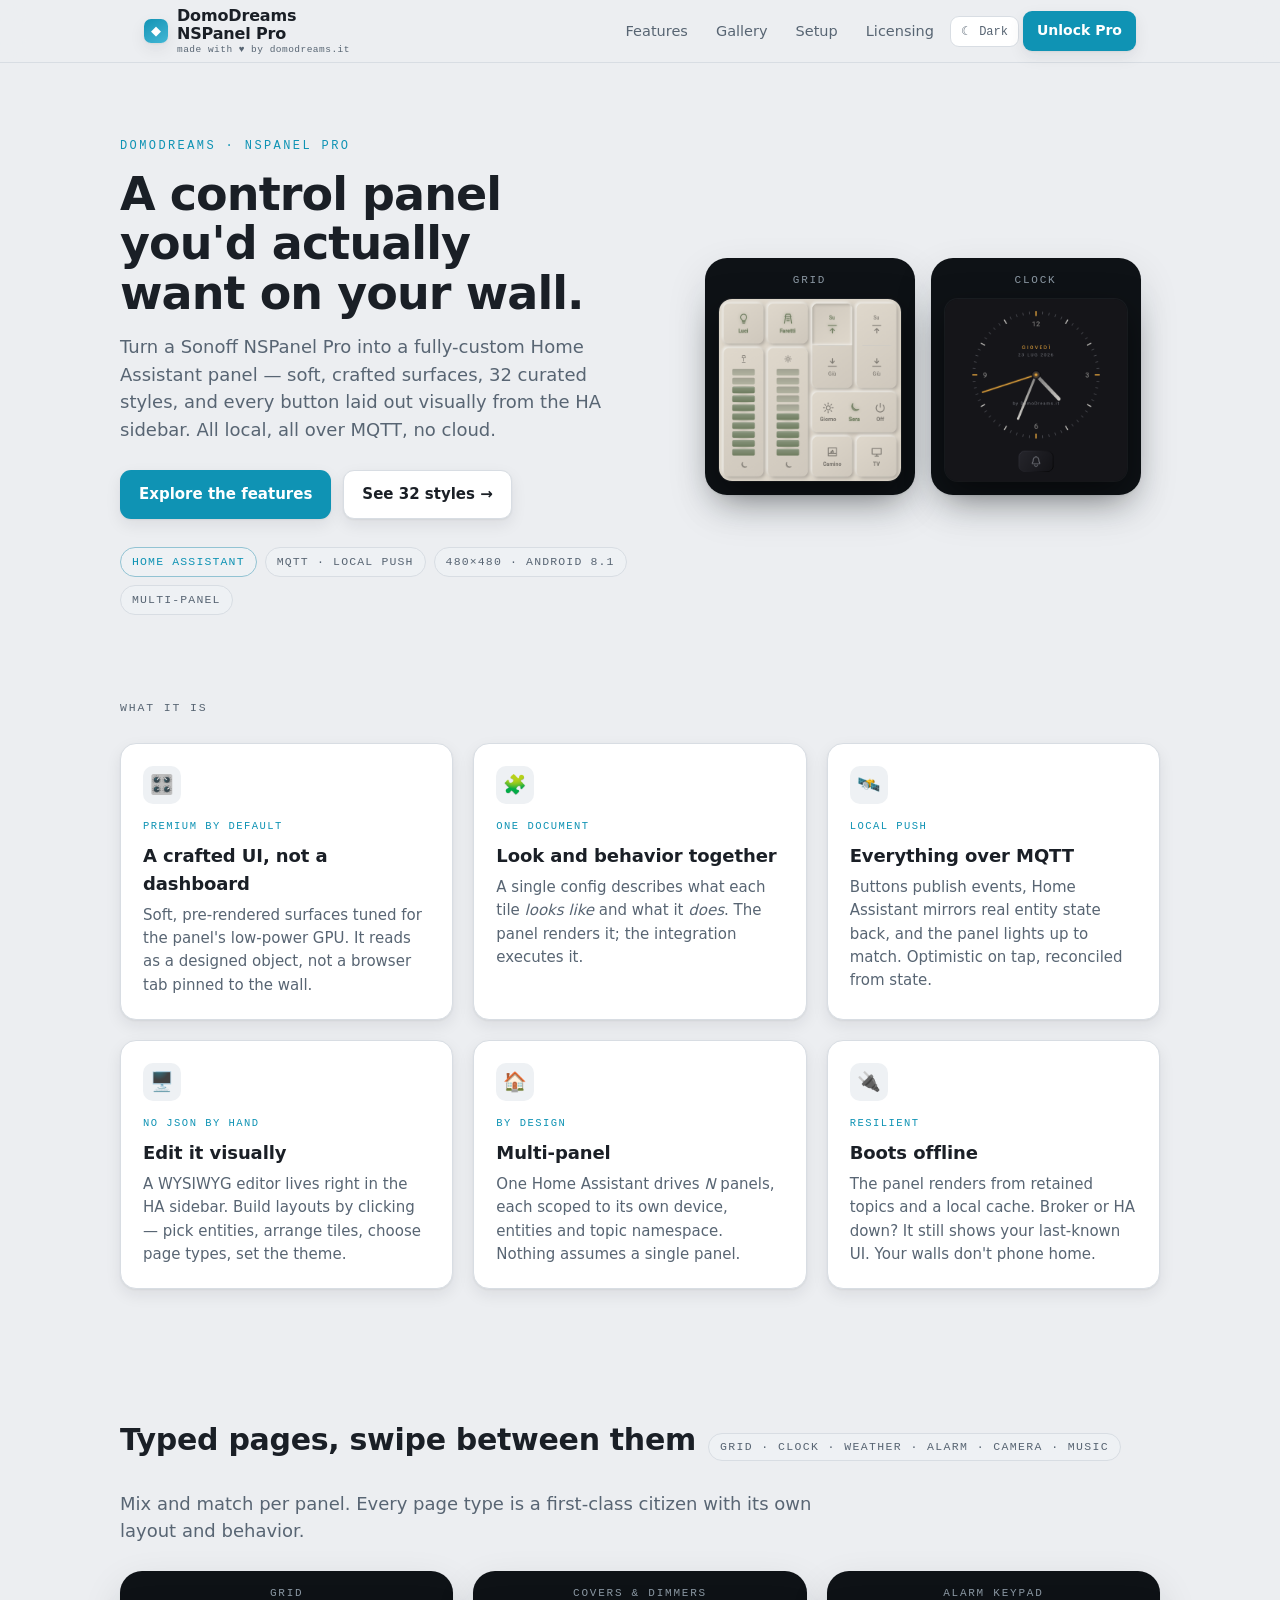
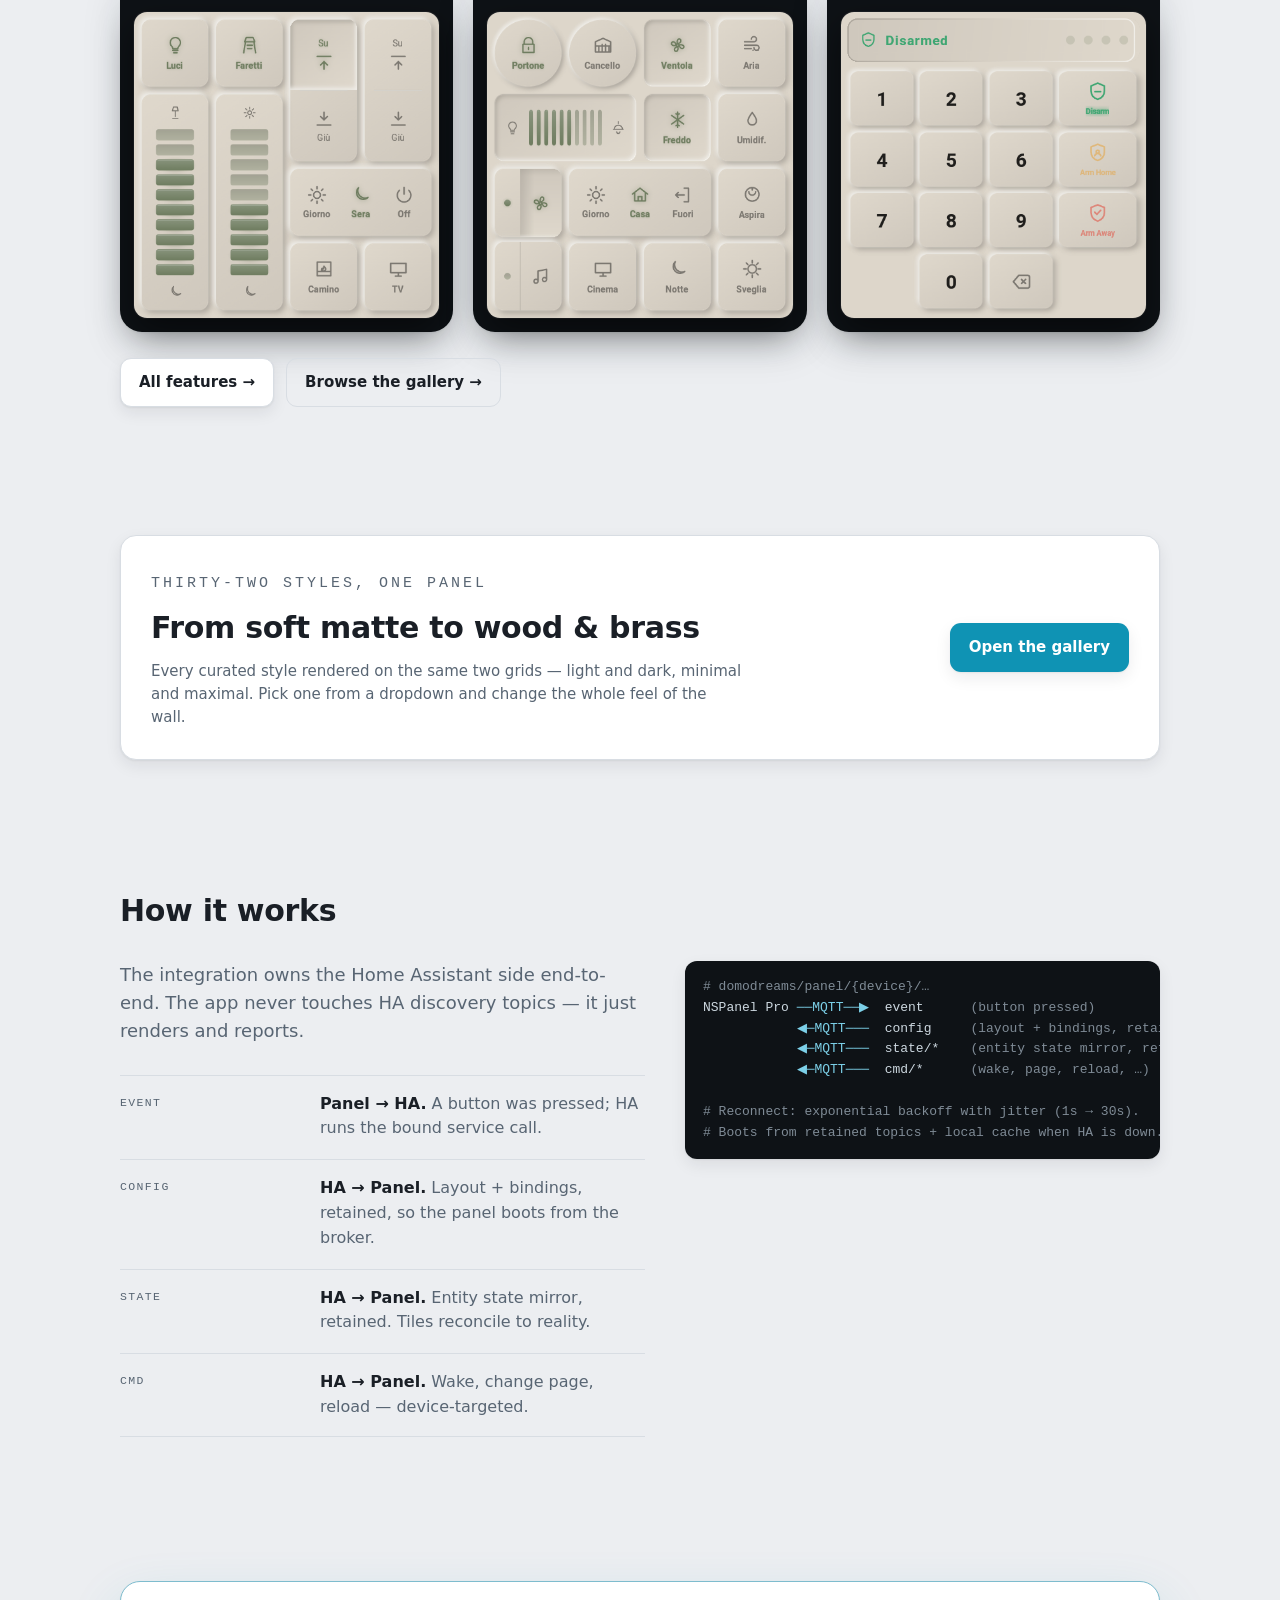
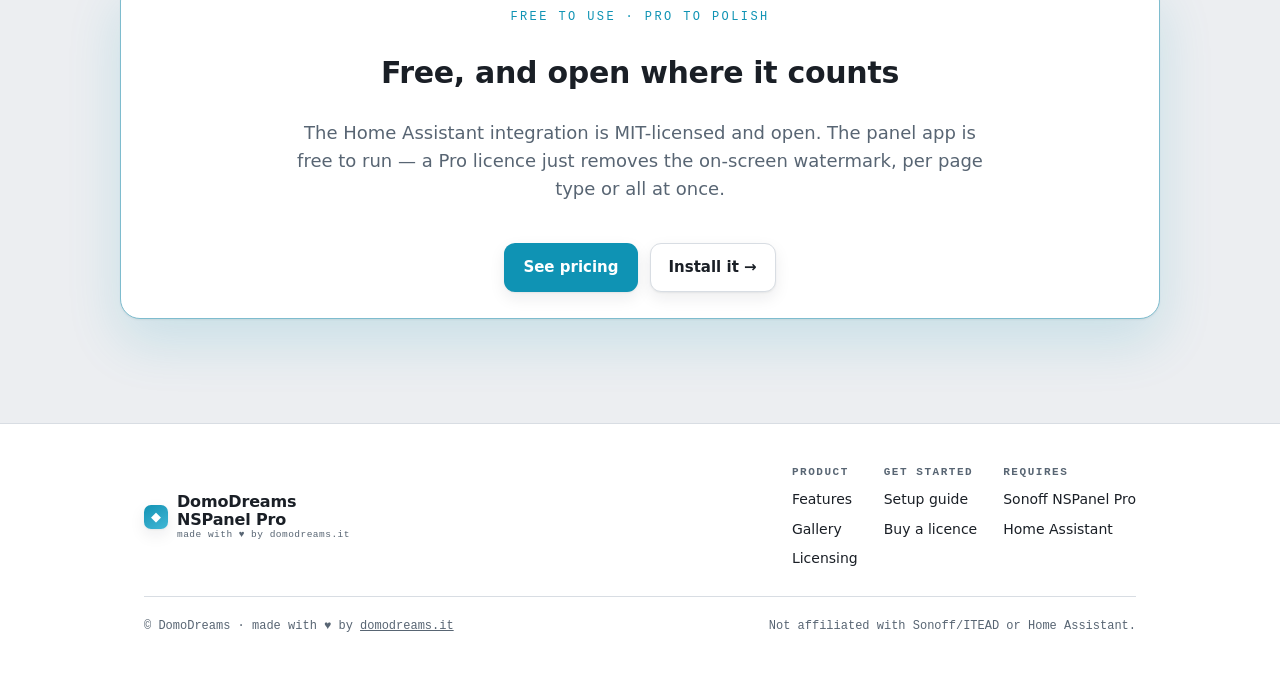
==== site/index.html @ 081d9b8d "site: add marketing site + Theme Studio (static)" ====
<!doctype html>
<html lang="en">
<head>
<meta charset="utf-8">
<meta name="viewport" content="width=device-width, initial-scale=1">
<title>DomoDreams NSPanel Pro — a control panel you'd want on your wall</title>
<meta name="description" content="Turn a Sonoff NSPanel Pro into a gorgeous, fully-custom Home Assistant control panel. Curated styles, 32 of them, driven over MQTT, configured from a visual editor in the HA sidebar.">
<link rel="icon" href="data:image/svg+xml,%3Csvg xmlns='http://www.w3.org/2000/svg' viewBox='0 0 32 32'%3E%3Crect width='32' height='32' rx='8' fill='%230f93b4'/%3E%3Ctext x='16' y='22' font-size='18' text-anchor='middle' fill='white' font-family='sans-serif'%3E%E2%97%86%3C/text%3E%3C/svg%3E">
<link rel="stylesheet" href="assets/style.css">
</head>
<body>

<header class="site-header">
  <div class="wrap">
    <a class="logo" href="index.html"><span class="logo-mark">◆</span>
      <span class="logo-text">DomoDreams <b>NSPanel Pro</b><small class="payoff">made with ♥ by domodreams.it</small></span></a>
    <nav class="site-nav">
      <a href="features.html">Features</a>
      <a href="gallery.html">Gallery</a>
      <a href="setup.html">Setup</a>
      <a href="licensing.html">Licensing</a>
      <button id="themeBtn" type="button" aria-label="Toggle color theme">☾ Dark</button>
      <a class="btn btn-primary btn-sm" href="licensing.html#buy">Unlock Pro</a>
    </nav>
  </div>
</header>

<main>
  <!-- HERO -->
  <section class="wrap hero">
    <div class="hero-grid">
      <div>
        <p class="brand">DomoDreams · NSPanel Pro</p>
        <h1>A control panel you'd actually want on your wall.</h1>
        <p class="lede">Turn a Sonoff NSPanel Pro into a fully-custom Home Assistant
          panel — soft, crafted surfaces, 32 curated styles, and every button laid out
          visually from the HA sidebar. All local, all over MQTT, no cloud.</p>
        <div class="btn-row">
          <a class="btn btn-primary" href="features.html">Explore the features</a>
          <a class="btn" href="gallery.html">See 32 styles →</a>
        </div>
        <div class="chips pad-top">
          <span class="chip accent">Home Assistant</span>
          <span class="chip">MQTT · local push</span>
          <span class="chip">480×480 · Android 8.1</span>
          <span class="chip">Multi-panel</span>
        </div>
      </div>
      <div class="hero-shots">
        <figure class="device"><figcaption>Grid</figcaption>
          <img src="assets/img/grid.png" alt="Control grid on the panel" loading="eager" width="480" height="480"></figure>
        <figure class="device"><figcaption>Clock</figcaption>
          <img src="assets/img/clock.png" alt="Themeable clock face" width="480" height="480"></figure>
      </div>
    </div>
  </section>

  <!-- WHAT IT IS -->
  <section class="wrap section">
    <div class="sec-head">
      <p class="eyebrow" style="margin:0">What it is</p>
    </div>
    <div class="grid cols-3">
      <div class="card">
        <div class="ico">🎛️</div>
        <p class="klabel">Premium by default</p>
        <h3>A crafted UI, not a dashboard</h3>
        <p>Soft, pre-rendered surfaces tuned for the panel's low-power GPU. It reads
          as a designed object, not a browser tab pinned to the wall.</p>
      </div>
      <div class="card">
        <div class="ico">🧩</div>
        <p class="klabel">One document</p>
        <h3>Look and behavior together</h3>
        <p>A single config describes what each tile <em>looks like</em> and what it
          <em>does</em>. The panel renders it; the integration executes it.</p>
      </div>
      <div class="card">
        <div class="ico">🛰️</div>
        <p class="klabel">Local push</p>
        <h3>Everything over MQTT</h3>
        <p>Buttons publish events, Home Assistant mirrors real entity state back, and
          the panel lights up to match. Optimistic on tap, reconciled from state.</p>
      </div>
      <div class="card">
        <div class="ico">🖥️</div>
        <p class="klabel">No JSON by hand</p>
        <h3>Edit it visually</h3>
        <p>A WYSIWYG editor lives right in the HA sidebar. Build layouts by clicking —
          pick entities, arrange tiles, choose page types, set the theme.</p>
      </div>
      <div class="card">
        <div class="ico">🏠</div>
        <p class="klabel">By design</p>
        <h3>Multi-panel</h3>
        <p>One Home Assistant drives <em>N</em> panels, each scoped to its own device,
          entities and topic namespace. Nothing assumes a single panel.</p>
      </div>
      <div class="card">
        <div class="ico">🔌</div>
        <p class="klabel">Resilient</p>
        <h3>Boots offline</h3>
        <p>The panel renders from retained topics and a local cache. Broker or HA
          down? It still shows your last-known UI. Your walls don't phone home.</p>
      </div>
    </div>
  </section>

  <!-- PAGE TYPES -->
  <section class="wrap section">
    <div class="sec-head">
      <h2>Typed pages, swipe between them</h2>
      <span class="tone">grid · clock · weather · alarm · camera · music</span>
    </div>
    <p class="lede" style="margin-bottom:26px">Mix and match per panel. Every page type
      is a first-class citizen with its own layout and behavior.</p>
    <div class="grid cols-3">
      <figure class="device"><figcaption>Grid</figcaption>
        <img src="assets/img/grid.png" alt="Button grid" width="480" height="480"></figure>
      <figure class="device"><figcaption>Covers &amp; dimmers</figcaption>
        <img src="assets/img/covers.png" alt="Cover and dimmer controls" width="480" height="480"></figure>
      <figure class="device"><figcaption>Alarm keypad</figcaption>
        <img src="assets/img/alarm.png" alt="Alarmo keypad" width="480" height="480"></figure>
    </div>
    <div class="btn-row">
      <a class="btn" href="features.html">All features →</a>
      <a class="btn btn-ghost" href="gallery.html">Browse the gallery →</a>
    </div>
  </section>

  <!-- THEMES TEASER -->
  <section class="wrap section">
    <div class="card" style="display:grid; grid-template-columns:1fr auto; gap:24px; align-items:center; padding:30px">
      <div>
        <p class="brand" style="margin-bottom:10px">Thirty-two styles, one panel</p>
        <h2 style="margin-bottom:8px">From soft matte to wood &amp; brass</h2>
        <p class="lede">Every curated style rendered on the same two grids — light
          and dark, minimal and maximal. Pick one from a dropdown and change the whole
          feel of the wall.</p>
      </div>
      <a class="btn btn-primary" href="gallery.html">Open the gallery</a>
    </div>
  </section>

  <!-- HOW IT WORKS -->
  <section class="wrap section">
    <div class="sec-head"><h2>How it works</h2></div>
    <div class="hero-grid" style="align-items:start">
      <div class="stack">
        <p class="lede">The integration owns the Home Assistant side end-to-end. The
          app never touches HA discovery topics — it just renders and reports.</p>
        <dl class="deflist">
          <div class="row"><dt>event</dt><dd><b>Panel → HA.</b> <span>A button was pressed; HA runs the bound service call.</span></dd></div>
          <div class="row"><dt>config</dt><dd><b>HA → Panel.</b> <span>Layout + bindings, retained, so the panel boots from the broker.</span></dd></div>
          <div class="row"><dt>state</dt><dd><b>HA → Panel.</b> <span>Entity state mirror, retained. Tiles reconcile to reality.</span></dd></div>
          <div class="row"><dt>cmd</dt><dd><b>HA → Panel.</b> <span>Wake, change page, reload — device-targeted.</span></dd></div>
        </dl>
      </div>
      <pre class="code"><span class="c"># domodreams/panel/{device}/…</span>
NSPanel Pro <span class="k">──MQTT──▶</span>  event      <span class="c">(button pressed)</span>
            <span class="k">◀─MQTT───</span>  config     <span class="c">(layout + bindings, retained)</span>
            <span class="k">◀─MQTT───</span>  state/*    <span class="c">(entity state mirror, retained)</span>
            <span class="k">◀─MQTT───</span>  cmd/*      <span class="c">(wake, page, reload, …)</span>

<span class="c"># Reconnect: exponential backoff with jitter (1s → 30s).</span>
<span class="c"># Boots from retained topics + local cache when HA is down.</span></pre>
    </div>
  </section>

  <!-- CTA BAND -->
  <section class="wrap section">
    <div class="plan featured center" style="max-width:none">
      <p class="brand center" style="margin-bottom:10px">Free to use · Pro to polish</p>
      <h2 style="margin-bottom:8px">Free, and open where it counts</h2>
      <p class="lede center">The Home Assistant integration is MIT-licensed and open. The
        panel app is free to run — a Pro licence just removes the on-screen watermark,
        per page type or all at once.</p>
      <div class="btn-row center">
        <a class="btn btn-primary" href="licensing.html#buy">See pricing</a>
        <a class="btn" href="setup.html">Install it →</a>
      </div>
    </div>
  </section>
</main>

<footer class="site-footer">
  <div class="wrap">
    <div class="foot-top">
      <a class="logo" href="index.html"><span class="logo-mark">◆</span>
        <span class="logo-text">DomoDreams <b>NSPanel Pro</b><small class="payoff">made with ♥ by domodreams.it</small></span></a>
      <div class="foot-links">
        <div class="foot-col"><b>Product</b>
          <a href="features.html">Features</a>
          <a href="gallery.html">Gallery</a>
          <a href="licensing.html">Licensing</a>
        </div>
        <div class="foot-col"><b>Get started</b>
          <a href="setup.html">Setup guide</a>
          <a href="licensing.html#buy">Buy a licence</a>
        </div>
        <div class="foot-col"><b>Requires</b>
          <a href="https://sonoff.tech/product/central-control-panel/nspanel-pro/" target="_blank" rel="noopener">Sonoff NSPanel Pro</a>
          <a href="https://www.home-assistant.io/" target="_blank" rel="noopener">Home Assistant</a>
        </div>
      </div>
    </div>
    <div class="foot-bottom">
      <span>© DomoDreams · made with ♥ by <a href="https://domodreams.it" target="_blank" rel="noopener">domodreams.it</a></span>
      <span>Not affiliated with Sonoff/ITEAD or Home Assistant.</span>
    </div>
  </div>
</footer>

<script src="assets/site.js"></script>
</body>
</html>
---- site/assets/style.css ----
/* DomoDreams NSPanel Pro — promo site
   Design system lifted from the reference theme-gallery artifact:
   cool-gray canvas, teal accent, monospace eyebrow labels, soft shadows,
   dark device frames. Light + dark aware. */

:root{
  --bg:#eceef1; --card:#ffffff; --screen:#0e1216; --ink:#1a1f26; --soft:#586573;
  --line:#d8dde3; --accent:#0f93b4; --accent-ink:#ffffff; --chip:#eef1f4;
  --ok:#1f9d61; --warn:#c8871b;
  --shadow:0 1px 2px rgba(20,30,40,.06), 0 16px 40px rgba(20,30,40,.12);
  --shadow-sm:0 1px 2px rgba(20,30,40,.06), 0 6px 16px rgba(20,30,40,.08);
  --mono:ui-monospace,"SFMono-Regular","Cascadia Code",Menlo,Consolas,monospace;
  --sans:system-ui,-apple-system,"Segoe UI",Roboto,"Helvetica Neue",sans-serif;
  --maxw:1040px;
}
@media (prefers-color-scheme: dark){
  :root{ --bg:#0d1115; --card:#161c22; --screen:#04070a; --ink:#e7ecf1; --soft:#94a0ab;
    --line:#232a31; --accent:#3bb4d6; --accent-ink:#04121a; --chip:#1e252c;
    --ok:#43c987; --warn:#e2ab4e;
    --shadow:0 1px 2px rgba(0,0,0,.5), 0 18px 46px rgba(0,0,0,.42);
    --shadow-sm:0 1px 2px rgba(0,0,0,.4), 0 6px 16px rgba(0,0,0,.35); }
}
:root[data-theme="light"]{ --bg:#eceef1; --card:#ffffff; --screen:#0e1216; --ink:#1a1f26;
  --soft:#586573; --line:#d8dde3; --accent:#0f93b4; --accent-ink:#ffffff; --chip:#eef1f4;
  --ok:#1f9d61; --warn:#c8871b;
  --shadow:0 1px 2px rgba(20,30,40,.06), 0 16px 40px rgba(20,30,40,.12);
  --shadow-sm:0 1px 2px rgba(20,30,40,.06), 0 6px 16px rgba(20,30,40,.08); }
:root[data-theme="dark"]{ --bg:#0d1115; --card:#161c22; --screen:#04070a; --ink:#e7ecf1;
  --soft:#94a0ab; --line:#232a31; --accent:#3bb4d6; --accent-ink:#04121a; --chip:#1e252c;
  --ok:#43c987; --warn:#e2ab4e;
  --shadow:0 1px 2px rgba(0,0,0,.5), 0 18px 46px rgba(0,0,0,.42);
  --shadow-sm:0 1px 2px rgba(0,0,0,.4), 0 6px 16px rgba(0,0,0,.35); }

*{ box-sizing:border-box; }
html{ scroll-behavior:smooth; }
body{ margin:0; background:var(--bg); color:var(--ink); font-family:var(--sans);
  line-height:1.55; -webkit-font-smoothing:antialiased; }
img{ max-width:100%; }
a{ color:inherit; }

.wrap{ max-width:var(--maxw); margin:0 auto; padding:0 24px; }
.section{ padding:64px 0; }
.section-tight{ padding:40px 0; }

/* ---- eyebrow / headings ---- */
.brand{ font-family:var(--mono); font-size:12px; letter-spacing:.2em; text-transform:uppercase;
  color:var(--accent); margin:0 0 14px; }
h1{ font-size:clamp(30px,5vw,46px); margin:0 0 14px; letter-spacing:-.02em;
  font-weight:640; text-wrap:balance; line-height:1.08; }
h2{ font-size:clamp(23px,3vw,30px); margin:0 0 12px; letter-spacing:-.01em; font-weight:640;
  text-wrap:balance; }
h3{ font-size:18px; margin:0 0 6px; letter-spacing:-.005em; font-weight:620; }
.lede{ font-size:clamp(16px,2vw,18px); color:var(--soft); margin:0; max-width:62ch; }
.eyebrow{ font-family:var(--mono); font-size:11.5px; letter-spacing:.16em; text-transform:uppercase;
  color:var(--soft); margin:0 0 10px; }
.center{ text-align:center; }
.center .lede{ margin-inline:auto; }

/* ---- header / nav ---- */
.site-header{ position:sticky; top:0; z-index:50; background:color-mix(in srgb, var(--bg) 82%, transparent);
  backdrop-filter:saturate(140%) blur(12px); border-bottom:1px solid var(--line); }
.site-header .wrap{ display:flex; align-items:center; gap:18px; height:62px; }
.logo{ display:flex; align-items:center; gap:9px; text-decoration:none; color:var(--ink);
  font-weight:600; letter-spacing:-.01em; margin-right:auto; }
.logo-mark{ width:24px; height:24px; border-radius:7px; display:grid; place-items:center;
  background:linear-gradient(150deg,var(--accent),color-mix(in srgb,var(--accent) 55%, #7de3ff));
  color:var(--accent-ink); font-size:13px; box-shadow:var(--shadow-sm); }
.logo b{ font-weight:640; }
.logo-text{ display:inline-flex; flex-direction:column; line-height:1.12; }
.payoff{ font-family:var(--mono); font-size:9.5px; letter-spacing:.05em; color:var(--soft);
  font-weight:500; margin-top:2px; text-transform:none; }
.payoff a{ color:inherit; text-decoration:none; }
.payoff a:hover{ color:var(--accent); }
.site-nav{ display:flex; align-items:center; gap:4px; }
/* :not(.btn) so these link styles never override .btn/.btn-primary colors —
   ".site-nav a" (0,1,1) would otherwise out-specify ".btn-primary" (0,1,0). */
.site-nav a:not(.btn){ text-decoration:none; color:var(--soft); font-size:14.5px; font-weight:530;
  padding:8px 12px; border-radius:9px; }
.site-nav a:not(.btn):hover{ color:var(--ink); background:var(--chip); }
.site-nav a:not(.btn)[aria-current="page"]{ color:var(--ink); }
.nav-toggle,.menu-btn{ display:none; }
#themeBtn{ font-family:var(--mono); font-size:12px; border:1px solid var(--line); background:var(--card);
  color:var(--soft); border-radius:9px; padding:7px 10px; cursor:pointer; }
#themeBtn:hover{ color:var(--ink); }

/* ---- buttons ---- */
.btn{ display:inline-flex; align-items:center; gap:8px; font-family:var(--sans); font-size:15px;
  font-weight:560; text-decoration:none; border-radius:11px; padding:12px 18px; cursor:pointer;
  border:1px solid var(--line); background:var(--card); color:var(--ink); box-shadow:var(--shadow-sm);
  transition:transform .06s ease, box-shadow .12s ease; }
.btn:hover{ transform:translateY(-1px); }
.btn:active{ transform:translateY(0); }
.btn-primary{ background:var(--accent); border-color:transparent; color:var(--accent-ink); }
.btn-ghost{ background:transparent; box-shadow:none; }
.btn-sm{ padding:8px 13px; font-size:14px; border-radius:9px; }
.btn-block{ width:100%; justify-content:center; }
.btn-row{ display:flex; flex-wrap:wrap; gap:12px; margin-top:26px; }
.center .btn-row{ justify-content:center; }

/* ---- hero ---- */
.hero{ padding:74px 0 20px; }
.hero .lede{ margin-top:4px; }
.hero-grid{ display:grid; grid-template-columns:1.05fr .95fr; gap:40px; align-items:center; }
.hero-shots{ display:flex; gap:16px; justify-content:center; }
.hero-shots .device{ flex:1; max-width:210px; }

/* ---- device frame (from artifact) ---- */
.device{ background:var(--screen); border-radius:22px; padding:14px; box-shadow:var(--shadow); }
.device figcaption{ font-family:var(--mono); font-size:11px; letter-spacing:.16em; text-transform:uppercase;
  color:#8a97a2; text-align:center; margin:0 0 10px; }
.device img{ display:block; width:100%; height:auto; border-radius:13px; aspect-ratio:1/1; object-fit:cover;
  box-shadow:0 0 0 1px rgba(255,255,255,.05), 0 14px 34px rgba(0,0,0,.5); }
figure{ margin:0; }

/* ---- generic card grid ---- */
.grid{ display:grid; gap:20px; }
.cols-2{ grid-template-columns:repeat(2,1fr); }
.cols-3{ grid-template-columns:repeat(3,1fr); }
.card{ background:var(--card); border:1px solid var(--line); border-radius:16px; padding:22px;
  box-shadow:var(--shadow-sm); }
.card .ico{ width:38px; height:38px; border-radius:10px; display:grid; place-items:center; font-size:19px;
  background:var(--chip); margin-bottom:14px; }
.card p{ color:var(--soft); margin:6px 0 0; font-size:15px; }
.card .klabel{ font-family:var(--mono); font-size:10.5px; letter-spacing:.14em; text-transform:uppercase;
  color:var(--accent); margin:0 0 8px; }

/* ---- feature rows w/ mono labels ---- */
.deflist{ display:grid; gap:2px; }
.deflist .row{ display:grid; grid-template-columns:180px 1fr; gap:20px; padding:16px 0;
  border-top:1px solid var(--line); }
.deflist .row:last-child{ border-bottom:1px solid var(--line); }
.deflist dt{ font-family:var(--mono); font-size:11.5px; letter-spacing:.12em; text-transform:uppercase;
  color:var(--soft); margin:2px 0 0; }
.deflist dd{ margin:0; color:var(--ink); }
.deflist dd b{ font-weight:600; }
.deflist dd span{ color:var(--soft); }

/* ---- chips / badges ---- */
.chips{ display:flex; flex-wrap:wrap; gap:8px; }
.chip{ font-family:var(--mono); font-size:11.5px; text-transform:uppercase; letter-spacing:.1em;
  color:var(--soft); border:1px solid var(--line); background:var(--chip); border-radius:999px;
  padding:5px 11px; }
.chip.accent{ color:var(--accent); border-color:color-mix(in srgb,var(--accent) 35%, var(--line)); }
.badge{ display:inline-block; font-family:var(--mono); font-size:10.5px; letter-spacing:.12em;
  text-transform:uppercase; padding:3px 9px; border-radius:999px; background:var(--accent);
  color:var(--accent-ink); }

/* ---- section head ---- */
.sec-head{ display:flex; align-items:baseline; gap:12px; margin-bottom:26px; flex-wrap:wrap; }
.sec-head h2{ margin:0; }
.tone{ font-family:var(--mono); font-size:11.5px; text-transform:uppercase; letter-spacing:.12em;
  color:var(--soft); border:1px solid var(--line); background:var(--chip); border-radius:999px;
  padding:4px 11px; }

/* ---- pricing ---- */
.price-grid{ display:grid; grid-template-columns:1.15fr .85fr; gap:22px; align-items:start; }
.plan{ background:var(--card); border:1px solid var(--line); border-radius:20px; padding:26px;
  box-shadow:var(--shadow); }
.plan.featured{ border-color:color-mix(in srgb,var(--accent) 45%, var(--line));
  box-shadow:0 1px 2px rgba(20,30,40,.06), 0 22px 54px rgba(15,147,180,.16); position:relative; }
.plan .price{ display:flex; align-items:baseline; gap:6px; margin:6px 0 2px; }
.plan .price .amt{ font-size:40px; font-weight:660; letter-spacing:-.02em; }
.plan .price .per{ color:var(--soft); font-size:14px; }
.plan .sub{ color:var(--soft); font-size:14px; margin:0 0 18px; }
.feat{ list-style:none; padding:0; margin:0 0 20px; display:grid; gap:9px; }
.feat li{ display:flex; gap:10px; align-items:flex-start; font-size:14.5px; }
.feat li::before{ content:"✓"; color:var(--ok); font-weight:700; margin-top:1px; }
.feat li.no{ color:var(--soft); }
.feat li.no::before{ content:"—"; color:var(--soft); font-weight:600; }
.addon-grid{ display:grid; grid-template-columns:repeat(2,1fr); gap:12px; }
.addon{ display:flex; justify-content:space-between; align-items:center; gap:10px;
  border:1px solid var(--line); border-radius:12px; padding:13px 15px; background:var(--card); }
.addon .n{ font-weight:560; font-size:14.5px; }
.addon .p{ font-family:var(--mono); font-size:13px; color:var(--accent); white-space:nowrap; }
.note{ font-family:var(--mono); font-size:12.5px; color:var(--soft); }

/* ---- comparison table ---- */
.table{ width:100%; border-collapse:collapse; background:var(--card); border:1px solid var(--line);
  border-radius:14px; overflow:hidden; box-shadow:var(--shadow-sm); }
.table th,.table td{ text-align:left; padding:13px 16px; border-top:1px solid var(--line); font-size:14.5px; }
.table thead th{ border-top:0; font-family:var(--mono); font-size:11px; letter-spacing:.12em;
  text-transform:uppercase; color:var(--soft); font-weight:600; }
.table td.c,.table th.c{ text-align:center; }
.table .yes{ color:var(--ok); font-weight:700; }
.table .free{ color:var(--soft); }
.tscroll{ overflow-x:auto; }

/* ---- steps ---- */
.steps{ display:grid; gap:18px; counter-reset:step; }
.step{ display:grid; grid-template-columns:auto 1fr; gap:18px; align-items:start;
  background:var(--card); border:1px solid var(--line); border-radius:16px; padding:20px 22px;
  box-shadow:var(--shadow-sm); }
.step .num{ counter-increment:step; width:34px; height:34px; border-radius:10px; display:grid;
  place-items:center; background:var(--accent); color:var(--accent-ink); font-weight:660; font-size:15px; }
.step .num::before{ content:counter(step); }
.step p{ color:var(--soft); margin:6px 0 0; font-size:14.5px; }
.step code,.mono{ font-family:var(--mono); }

/* ---- callout ---- */
.callout{ border:1px solid var(--line); border-left:3px solid var(--accent); background:var(--card);
  border-radius:12px; padding:16px 18px; box-shadow:var(--shadow-sm); }
.callout p{ margin:0; color:var(--soft); font-size:14.5px; }
.callout strong{ color:var(--ink); }

/* ---- code ---- */
pre.code{ font-family:var(--mono); font-size:13px; background:var(--screen); color:#cdd8e0;
  border-radius:12px; padding:16px 18px; overflow-x:auto; margin:0; box-shadow:var(--shadow-sm);
  line-height:1.6; }
pre.code .c{ color:#7f8b96; }
pre.code .k{ color:#7cd0e8; }
code.inline{ font-family:var(--mono); font-size:.9em; background:var(--chip); padding:2px 6px;
  border-radius:6px; }

/* ---- gallery (theme switcher) ---- */
.controls{ display:flex; flex-wrap:wrap; gap:14px; align-items:flex-end; margin:6px 0 8px; }
.field{ position:relative; }
label.lbl{ display:block; font-family:var(--mono); font-size:11px; letter-spacing:.14em;
  text-transform:uppercase; color:var(--soft); margin:0 0 6px 2px; }
select{ appearance:none; font-family:var(--sans); font-size:16px; font-weight:560; color:var(--ink);
  background:var(--card); border:1px solid var(--line); border-radius:12px;
  padding:12px 44px 12px 15px; min-width:260px; cursor:pointer; box-shadow:var(--shadow-sm); }
select:focus{ outline:2px solid var(--accent); outline-offset:2px; }
.field::after{ content:"▾"; position:absolute; right:16px; bottom:12px; color:var(--soft);
  pointer-events:none; font-size:14px; }
.count{ font-family:var(--mono); font-size:12.5px; color:var(--soft); padding-bottom:12px; }
.screens{ display:grid; grid-template-columns:1fr 1fr; gap:22px; margin-top:6px; }

/* ---- gallery: featured + typed grids ---- */
.featured{ display:grid; grid-template-columns:1fr; gap:14px; }
.theme-grid{ display:grid; grid-template-columns:repeat(auto-fill, minmax(270px,1fr)); gap:18px; }
.theme-card{ background:var(--card); border:1px solid var(--line); border-radius:16px; padding:12px;
  box-shadow:var(--shadow-sm); cursor:pointer; transition:transform .07s ease, box-shadow .12s ease,
  border-color .12s ease; }
.theme-card:hover{ transform:translateY(-2px); }
.theme-card:focus-visible{ outline:2px solid var(--accent); outline-offset:2px; }
.theme-card.active{ border-color:var(--accent);
  box-shadow:0 0 0 2px color-mix(in srgb,var(--accent) 55%, transparent), var(--shadow-sm); }
.switcher{ display:grid; gap:14px; }
.switcher .screens{ margin-top:2px; }
.theme-pair{ display:grid; grid-template-columns:1fr 1fr; gap:8px; background:var(--screen);
  border-radius:12px; padding:8px; }
.theme-pair img{ width:100%; height:auto; aspect-ratio:1/1; object-fit:cover; border-radius:9px;
  display:block; box-shadow:0 0 0 1px rgba(255,255,255,.05), 0 6px 16px rgba(0,0,0,.35); }
.theme-card figcaption{ display:flex; align-items:center; justify-content:space-between; gap:10px;
  margin-top:11px; padding:0 2px; }
.theme-card .tname{ font-weight:570; font-size:14.5px; letter-spacing:-.005em; }
.theme-card .ttone{ font-family:var(--mono); font-size:10px; text-transform:uppercase; letter-spacing:.12em;
  color:var(--soft); border:1px solid var(--line); background:var(--chip); border-radius:999px; padding:3px 8px; }
.grid-caps{ display:flex; justify-content:space-between; font-family:var(--mono); font-size:10.5px;
  letter-spacing:.14em; text-transform:uppercase; color:#8a97a2; padding:2px 6px 10px; }

/* ---- setup walkthrough ---- */
.wrap-narrow{ max-width:840px; margin:0 auto; padding:0 24px; }
.chip .dot{ color:var(--ok); }
.phase-block{ margin-top:8px; }
.phase-head{ display:flex; align-items:baseline; gap:14px; padding-bottom:14px;
  margin:44px 0 26px; border-bottom:1px solid var(--line); }
.phase-head .eyebrow{ margin:0; }
.phase-head h2{ margin:0; font-size:22px; }
.walk-steps{ display:grid; gap:36px; }
.walk-step{ margin:0; }
.walk-cap{ display:flex; gap:16px; align-items:flex-start; margin-bottom:16px; }
.walk-cap .idx{ font-family:var(--mono); font-size:13px; font-weight:600; color:var(--accent);
  border:1px solid var(--line); background:var(--card); border-radius:8px; padding:6px 9px;
  min-width:36px; text-align:center; flex:0 0 auto; font-variant-numeric:tabular-nums; line-height:1.2; }
.walk-cap h3{ margin:2px 0 4px; font-size:16.5px; font-weight:620; letter-spacing:-.01em; }
.walk-cap p{ margin:0; color:var(--soft); font-size:14.5px; max-width:60ch; }
.shot{ border:1px solid var(--line); border-radius:14px; overflow:hidden; box-shadow:var(--shadow-sm);
  background:var(--card); }
.shot img{ display:block; width:100%; height:auto; }
.shot.device{ background:var(--screen); border-color:var(--screen); display:flex; justify-content:center;
  padding:26px; }
.shot.device img{ width:min(360px,80%); border-radius:14px;
  box-shadow:0 0 0 1px rgba(255,255,255,.06), 0 18px 50px rgba(0,0,0,.5); }

/* ---- lightbox (click-to-expand) ---- */
img.zoom{ cursor:zoom-in; }
.lightbox{ position:fixed; inset:0; background:rgba(6,10,13,.88); display:none;
  align-items:center; justify-content:center; padding:28px; z-index:100; cursor:zoom-out; }
.lightbox.on{ display:flex; }
.lightbox img{ max-width:100%; max-height:100%; border-radius:12px;
  box-shadow:0 30px 90px rgba(0,0,0,.6); }
.lightbox .lb-close{ position:absolute; top:16px; right:22px; color:#fff; font-size:30px;
  background:none; border:0; cursor:pointer; line-height:1; opacity:.8; }
.lightbox .lb-close:hover{ opacity:1; }

/* ---- page-type thumbnail + placeholder ---- */
.pt-shot{ margin-top:14px; border-radius:12px; overflow:hidden; background:var(--screen);
  border:1px solid var(--line); box-shadow:var(--shadow-sm); }
.pt-shot img{ display:block; width:100%; aspect-ratio:1/1; object-fit:cover; }
.ph{ display:flex; flex-direction:column; align-items:center; justify-content:center; text-align:center;
  gap:8px; aspect-ratio:1/1; border:1.5px dashed var(--line); border-radius:12px; background:var(--chip);
  color:var(--soft); padding:16px; margin-top:14px; }
.ph .ph-ico{ font-size:28px; opacity:.7; }
.ph .ph-t{ font-family:var(--mono); font-size:10.5px; letter-spacing:.12em; text-transform:uppercase; }
.ph .ph-s{ font-size:12.5px; }
.ph.soon{ border-color:color-mix(in srgb,var(--accent) 42%, var(--line)); }
.ph.soon .ph-t{ color:var(--accent); }
.ph-wide{ aspect-ratio:16/10; }

/* ---- footer ---- */
.site-footer{ border-top:1px solid var(--line); margin-top:40px; background:var(--card); }
.site-footer .wrap{ padding-top:40px; padding-bottom:40px; }
.foot-top{ display:flex; justify-content:space-between; gap:30px; flex-wrap:wrap; margin-bottom:26px; }
.foot-top .logo{ margin-right:0; }
.foot-links{ display:flex; gap:26px; flex-wrap:wrap; }
.foot-col{ display:grid; gap:8px; align-content:start; }
.foot-col b{ font-family:var(--mono); font-size:11px; letter-spacing:.14em; text-transform:uppercase;
  color:var(--soft); font-weight:600; }
.foot-col a{ text-decoration:none; color:var(--ink); font-size:14px; }
.foot-col a:hover{ color:var(--accent); }
.foot-bottom{ display:flex; justify-content:space-between; gap:16px; flex-wrap:wrap;
  border-top:1px solid var(--line); padding-top:20px; font-family:var(--mono); font-size:12px;
  color:var(--soft); }

/* ---- misc ---- */
.hr{ height:1px; background:var(--line); border:0; margin:0; }
.muted{ color:var(--soft); }
.stack{ display:grid; gap:14px; }
.pad-top{ margin-top:28px; }

/* ---- responsive ---- */
@media (max-width:880px){
  .hero-grid{ grid-template-columns:1fr; gap:28px; }
  .price-grid{ grid-template-columns:1fr; }
  .cols-3{ grid-template-columns:1fr 1fr; }
}
@media (max-width:680px){
  .section{ padding:48px 0; }
  .site-nav a:not(.btn){ display:none; }
  .cols-2,.cols-3{ grid-template-columns:1fr; }
  .screens{ grid-template-columns:1fr; }
  .addon-grid{ grid-template-columns:1fr; }
  .deflist .row{ grid-template-columns:1fr; gap:6px; }
  .foot-bottom{ flex-direction:column; gap:8px; }
}
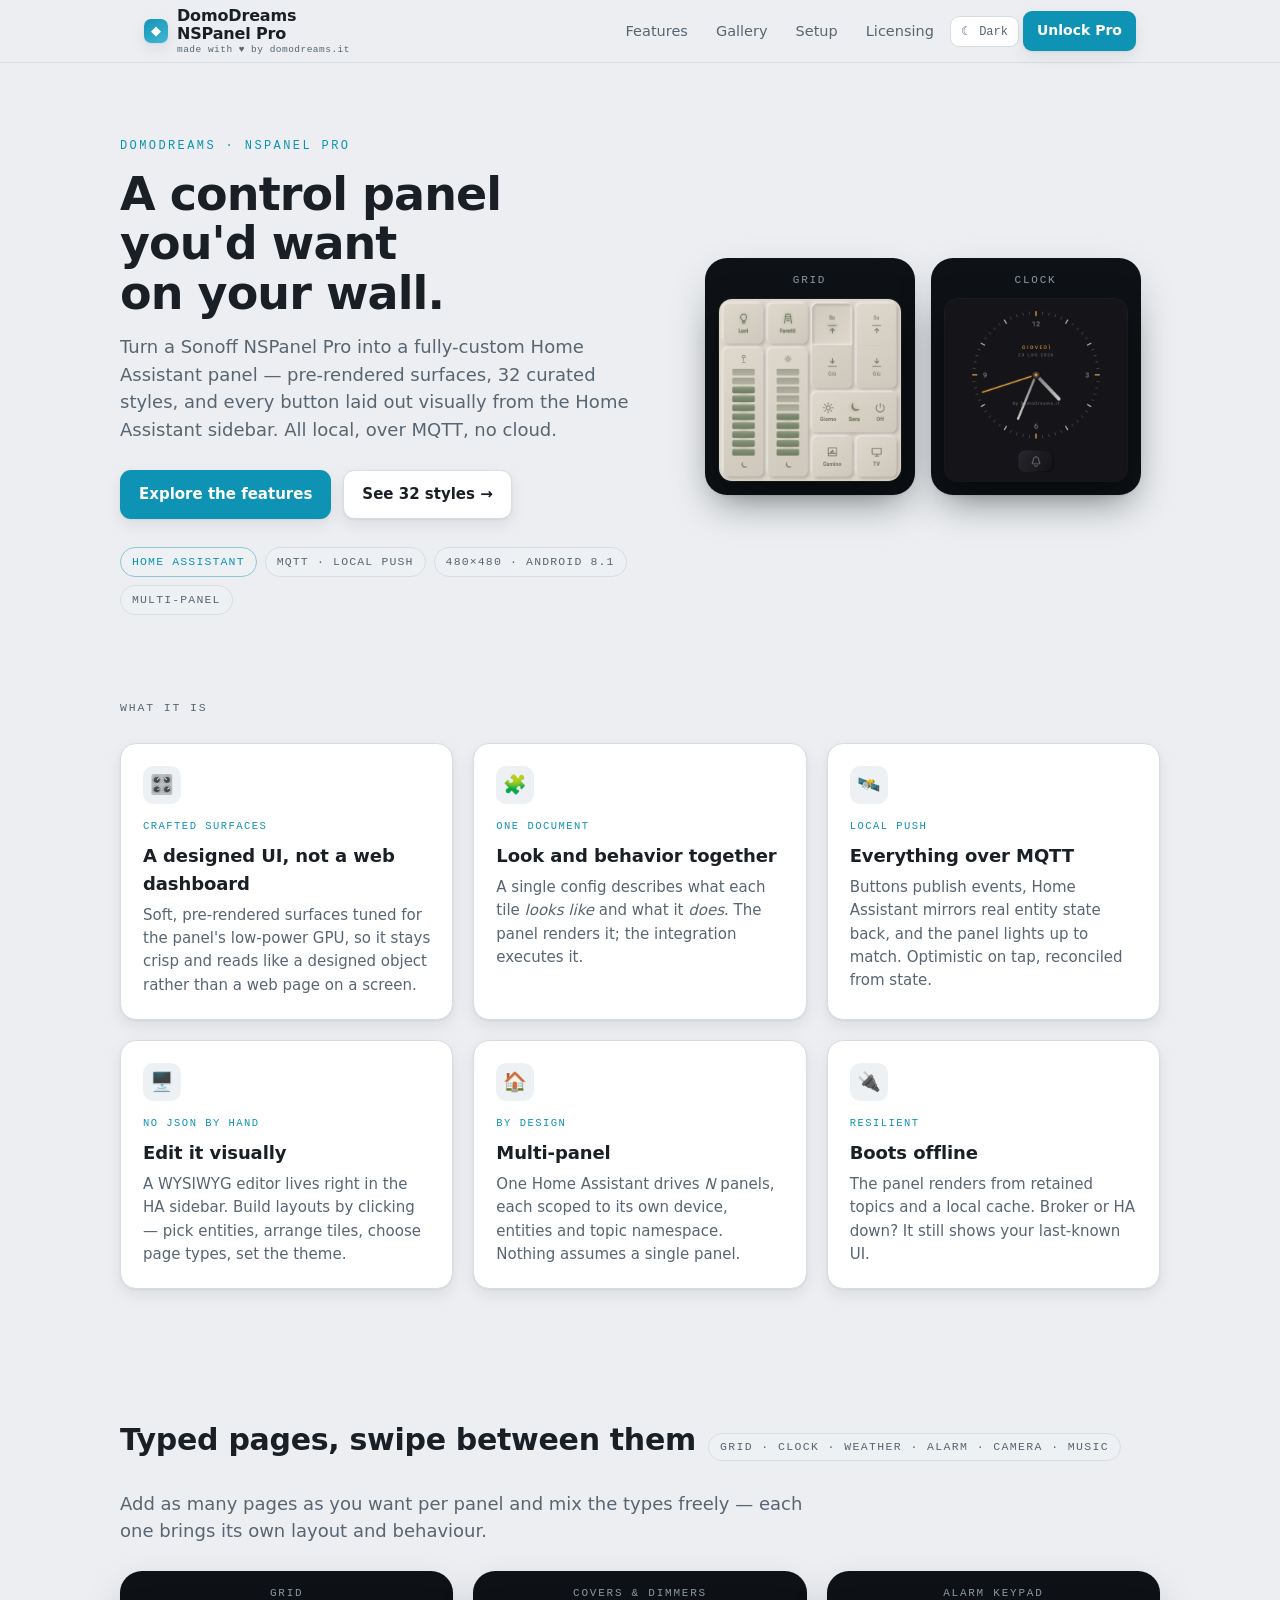
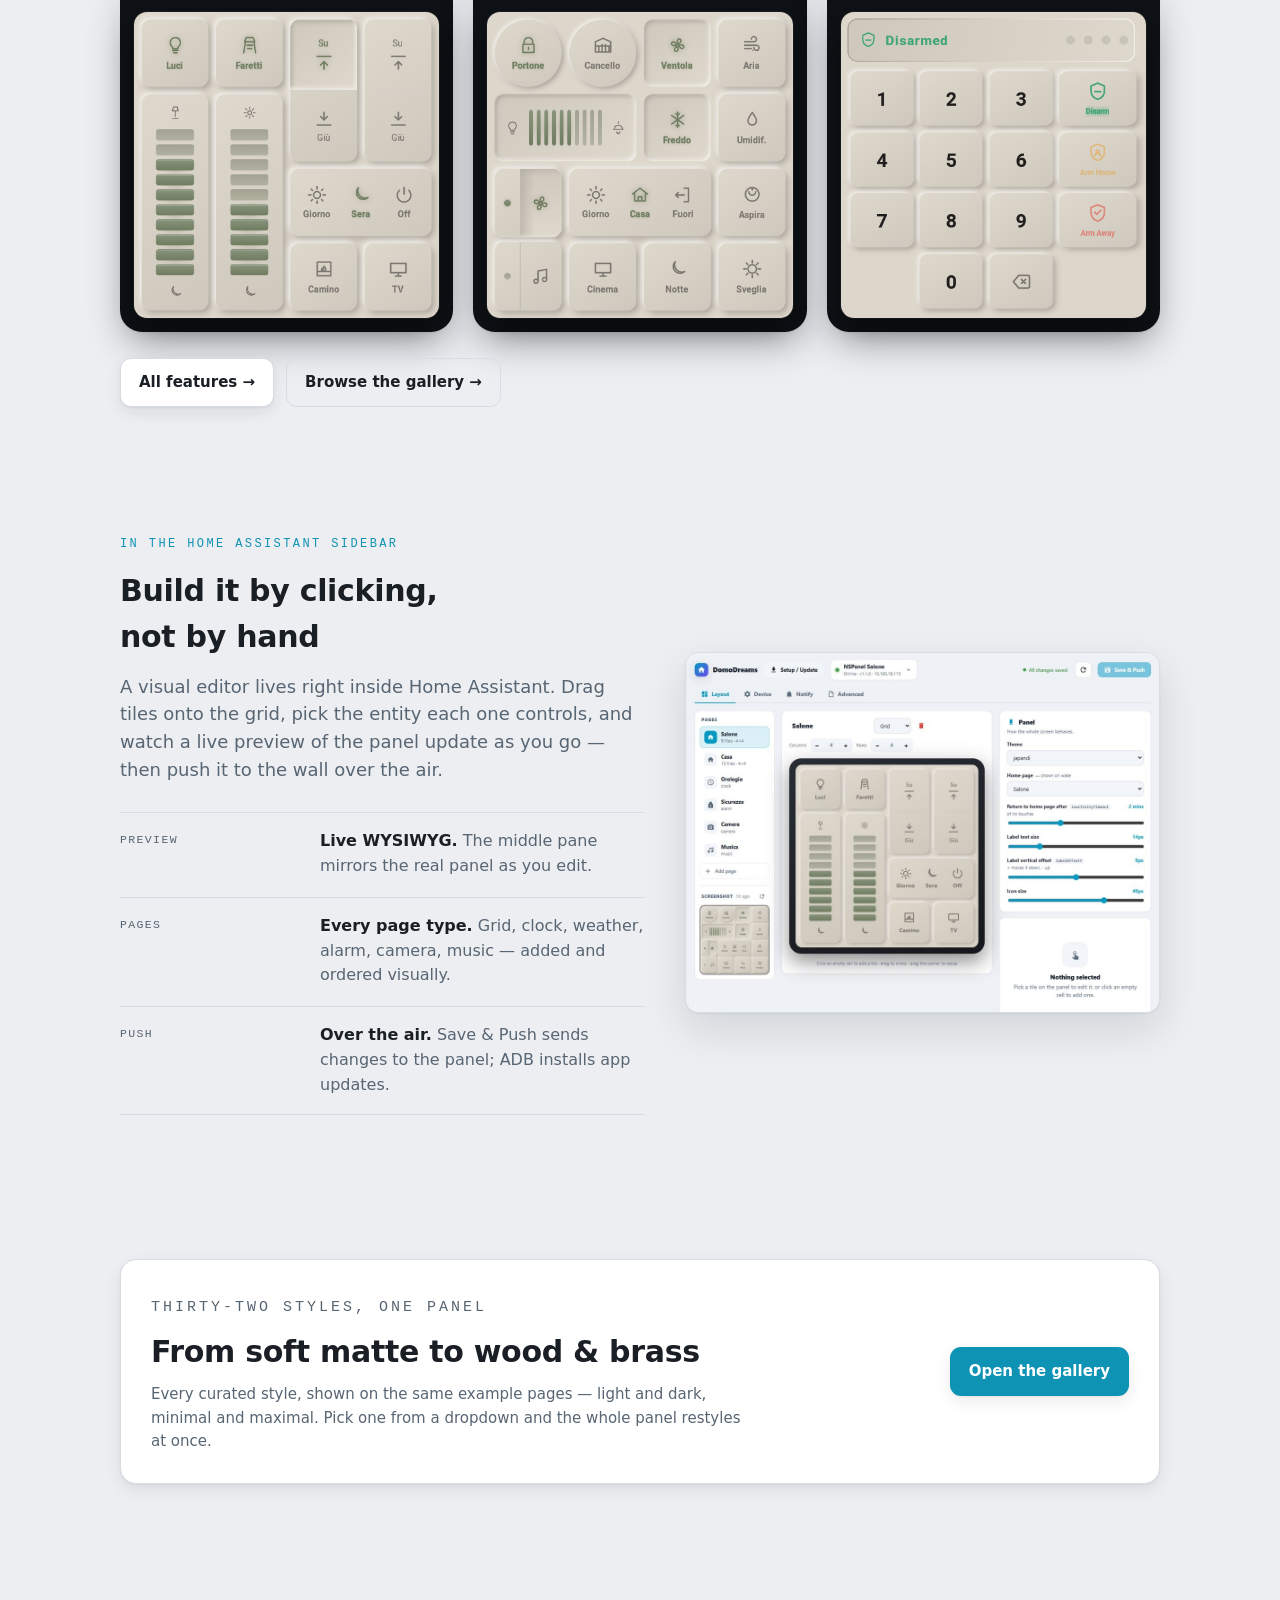
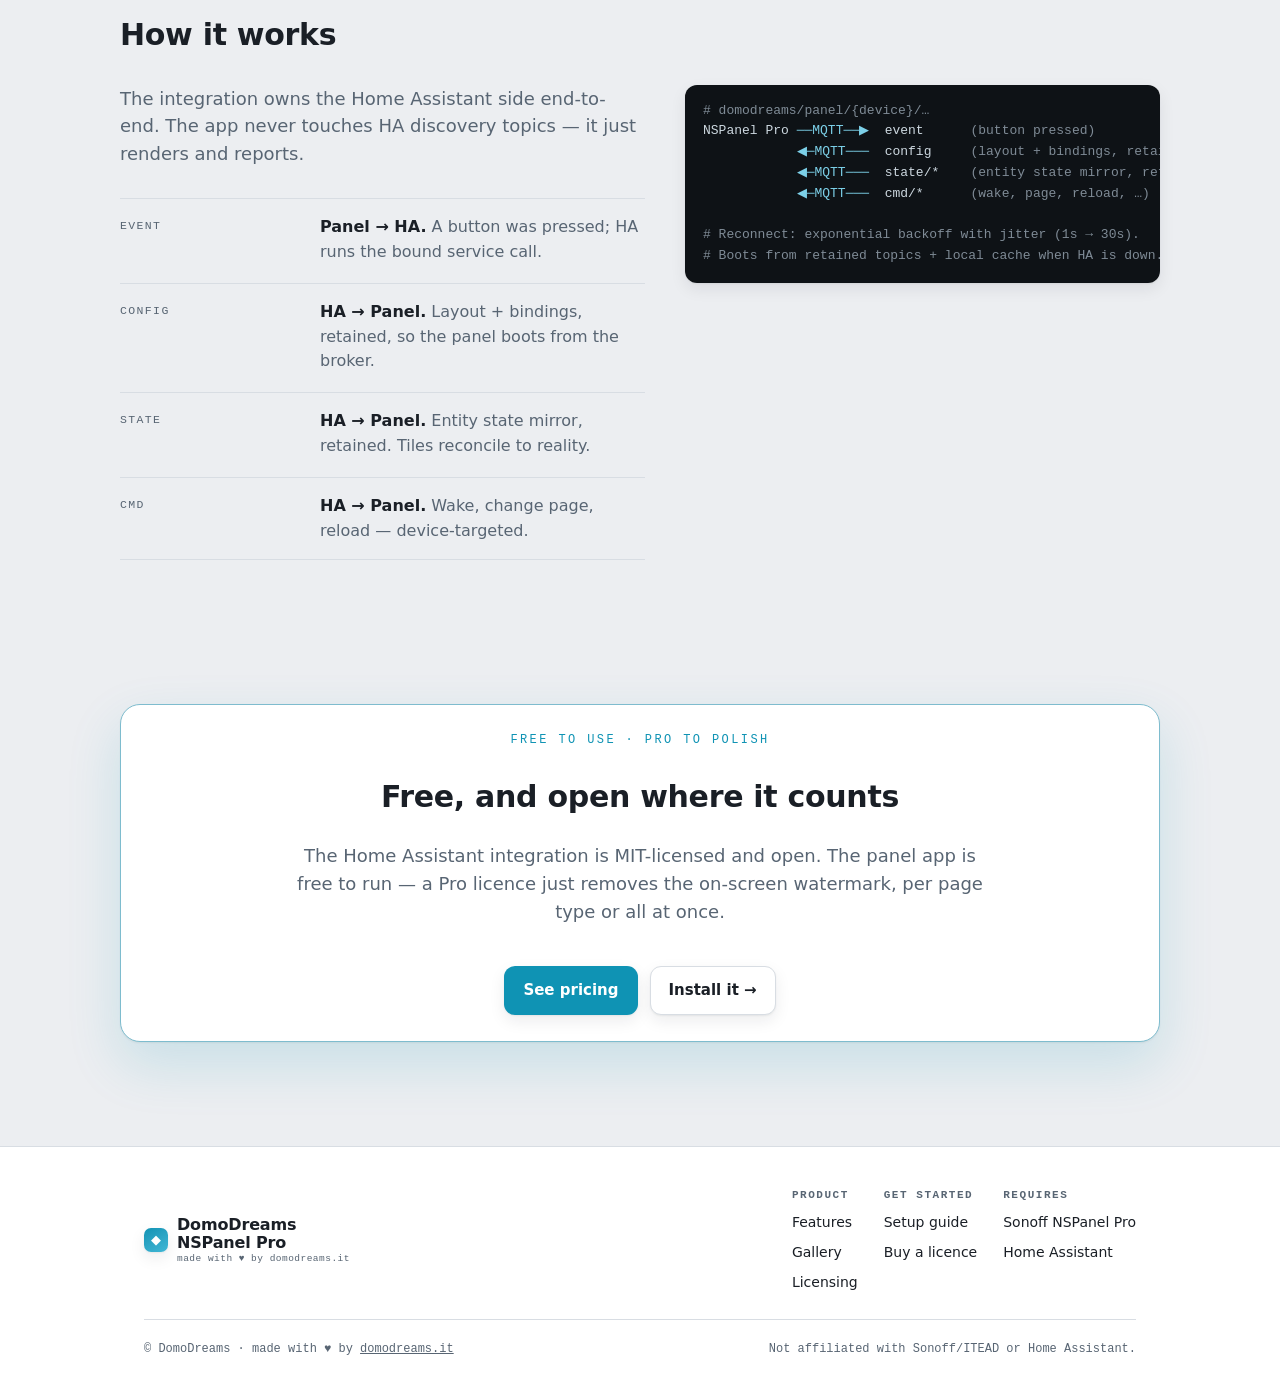
==== commit 8c0a4790: "release: v1.2.0 (vc34) - site" ====
--- a/site/index.html
+++ b/site/index.html
@@ -4,7 +4,7 @@
 <meta charset="utf-8">
 <meta name="viewport" content="width=device-width, initial-scale=1">
 <title>DomoDreams NSPanel Pro — a control panel you'd want on your wall</title>
-<meta name="description" content="Turn a Sonoff NSPanel Pro into a gorgeous, fully-custom Home Assistant control panel. Curated styles, 32 of them, driven over MQTT, configured from a visual editor in the HA sidebar.">
+<meta name="description" content="Turn a Sonoff NSPanel Pro into a fully-custom Home Assistant control panel — pre-rendered surfaces, 32 curated styles, driven over MQTT and configured from a visual editor in the Home Assistant sidebar.">
 <link rel="icon" href="data:image/svg+xml,%3Csvg xmlns='http://www.w3.org/2000/svg' viewBox='0 0 32 32'%3E%3Crect width='32' height='32' rx='8' fill='%230f93b4'/%3E%3Ctext x='16' y='22' font-size='18' text-anchor='middle' fill='white' font-family='sans-serif'%3E%E2%97%86%3C/text%3E%3C/svg%3E">
 <link rel="stylesheet" href="assets/style.css">
 </head>
@@ -31,10 +31,10 @@
     <div class="hero-grid">
       <div>
         <p class="brand">DomoDreams · NSPanel Pro</p>
-        <h1>A control panel you'd actually want on your wall.</h1>
+        <h1>A control panel you'd want on your wall.</h1>
         <p class="lede">Turn a Sonoff NSPanel Pro into a fully-custom Home Assistant
-          panel — soft, crafted surfaces, 32 curated styles, and every button laid out
-          visually from the HA sidebar. All local, all over MQTT, no cloud.</p>
+          panel — pre-rendered surfaces, 32 curated styles, and every button laid out
+          visually from the Home Assistant sidebar. All local, over MQTT, no cloud.</p>
         <div class="btn-row">
           <a class="btn btn-primary" href="features.html">Explore the features</a>
           <a class="btn" href="gallery.html">See 32 styles →</a>
@@ -63,10 +63,10 @@
     <div class="grid cols-3">
       <div class="card">
         <div class="ico">🎛️</div>
-        <p class="klabel">Premium by default</p>
-        <h3>A crafted UI, not a dashboard</h3>
-        <p>Soft, pre-rendered surfaces tuned for the panel's low-power GPU. It reads
-          as a designed object, not a browser tab pinned to the wall.</p>
+        <p class="klabel">Crafted surfaces</p>
+        <h3>A designed UI, not a web dashboard</h3>
+        <p>Soft, pre-rendered surfaces tuned for the panel's low-power GPU, so it stays
+          crisp and reads like a designed object rather than a web page on a screen.</p>
       </div>
       <div class="card">
         <div class="ico">🧩</div>
@@ -101,7 +101,7 @@
         <p class="klabel">Resilient</p>
         <h3>Boots offline</h3>
         <p>The panel renders from retained topics and a local cache. Broker or HA
-          down? It still shows your last-known UI. Your walls don't phone home.</p>
+          down? It still shows your last-known UI.</p>
       </div>
     </div>
   </section>
@@ -112,8 +112,8 @@
       <h2>Typed pages, swipe between them</h2>
       <span class="tone">grid · clock · weather · alarm · camera · music</span>
     </div>
-    <p class="lede" style="margin-bottom:26px">Mix and match per panel. Every page type
-      is a first-class citizen with its own layout and behavior.</p>
+    <p class="lede" style="margin-bottom:26px">Add as many pages as you want per panel and
+      mix the types freely — each one brings its own layout and behaviour.</p>
     <div class="grid cols-3">
       <figure class="device"><figcaption>Grid</figcaption>
         <img src="assets/img/grid.png" alt="Button grid" width="480" height="480"></figure>
@@ -128,15 +128,36 @@
     </div>
   </section>
 
+  <!-- ADMIN GUI -->
+  <section class="wrap section">
+    <div class="hero-grid" style="align-items:center">
+      <div>
+        <p class="brand">In the Home Assistant sidebar</p>
+        <h2>Build it by clicking, not by hand</h2>
+        <p class="lede">A visual editor lives right inside Home Assistant. Drag tiles onto the
+          grid, pick the entity each one controls, and watch a live preview of the panel update
+          as you go — then push it to the wall over the air.</p>
+        <dl class="deflist pad-top">
+          <div class="row"><dt>preview</dt><dd><b>Live WYSIWYG.</b> <span>The middle pane mirrors the real panel as you edit.</span></dd></div>
+          <div class="row"><dt>pages</dt><dd><b>Every page type.</b> <span>Grid, clock, weather, alarm, camera, music — added and ordered visually.</span></dd></div>
+          <div class="row"><dt>push</dt><dd><b>Over the air.</b> <span>Save &amp; Push sends changes to the panel; ADB installs app updates.</span></dd></div>
+        </dl>
+      </div>
+      <figure class="gui-shot"><img src="assets/img/editor-layout.jpg"
+        alt="The DomoDreams visual editor in Home Assistant — pages list, live panel preview and inspector"
+        width="1054" height="800" loading="lazy"></figure>
+    </div>
+  </section>
+
   <!-- THEMES TEASER -->
   <section class="wrap section">
     <div class="card" style="display:grid; grid-template-columns:1fr auto; gap:24px; align-items:center; padding:30px">
       <div>
         <p class="brand" style="margin-bottom:10px">Thirty-two styles, one panel</p>
         <h2 style="margin-bottom:8px">From soft matte to wood &amp; brass</h2>
-        <p class="lede">Every curated style rendered on the same two grids — light
-          and dark, minimal and maximal. Pick one from a dropdown and change the whole
-          feel of the wall.</p>
+        <p class="lede">Every curated style, shown on the same example pages — light
+          and dark, minimal and maximal. Pick one from a dropdown and the whole panel
+          restyles at once.</p>
       </div>
       <a class="btn btn-primary" href="gallery.html">Open the gallery</a>
     </div>
--- a/site/assets/style.css
+++ b/site/assets/style.css
@@ -268,6 +268,8 @@
 .shot{ border:1px solid var(--line); border-radius:14px; overflow:hidden; box-shadow:var(--shadow-sm);
   background:var(--card); }
 .shot img{ display:block; width:100%; height:auto; }
+.hacs-btn{ margin:0 0 14px; }
+.hacs-btn img{ height:38px; width:auto; display:block; }
 .shot.device{ background:var(--screen); border-color:var(--screen); display:flex; justify-content:center;
   padding:26px; }
 .shot.device img{ width:min(360px,80%); border-radius:14px;
@@ -288,6 +290,17 @@
 .pt-shot{ margin-top:14px; border-radius:12px; overflow:hidden; background:var(--screen);
   border:1px solid var(--line); box-shadow:var(--shadow-sm); }
 .pt-shot img{ display:block; width:100%; aspect-ratio:1/1; object-fit:cover; }
+.pt-theme{ font-family:var(--mono); font-size:10.5px; letter-spacing:.1em; text-transform:uppercase;
+  color:var(--soft); margin:9px 0 0; }
+.pt-theme b{ color:var(--accent); font-weight:600; }
+
+/* ---- admin-GUI (desktop) screenshot frame ---- */
+.gui-shot{ border-radius:14px; overflow:hidden; border:1px solid var(--line); background:var(--card);
+  box-shadow:var(--shadow); margin:0; }
+.gui-shot img{ display:block; width:100%; height:auto; }
+.gui-cap{ font-family:var(--mono); font-size:11px; letter-spacing:.06em; color:var(--soft);
+  margin:10px 2px 0; }
+.gui-cap b{ color:var(--accent); font-weight:600; }
 .ph{ display:flex; flex-direction:column; align-items:center; justify-content:center; text-align:center;
   gap:8px; aspect-ratio:1/1; border:1.5px dashed var(--line); border-radius:12px; background:var(--chip);
   color:var(--soft); padding:16px; margin-top:14px; }
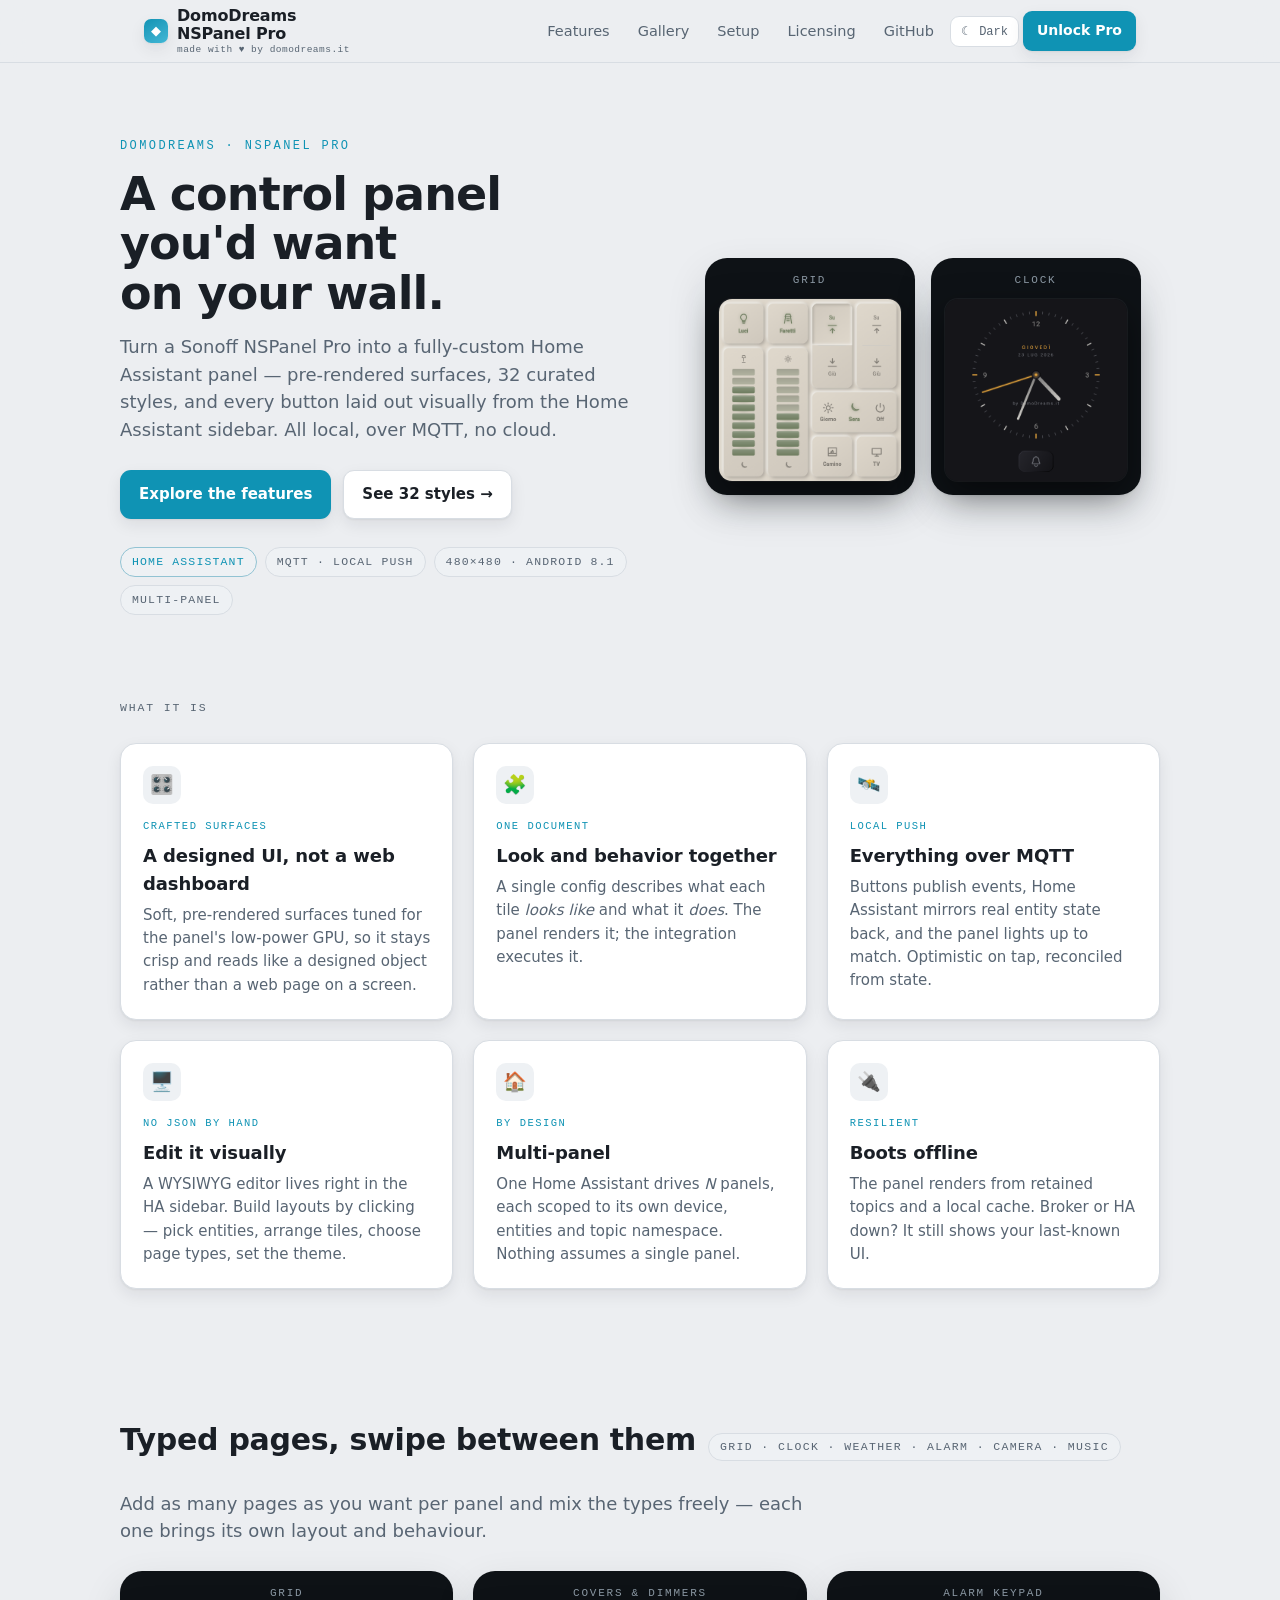
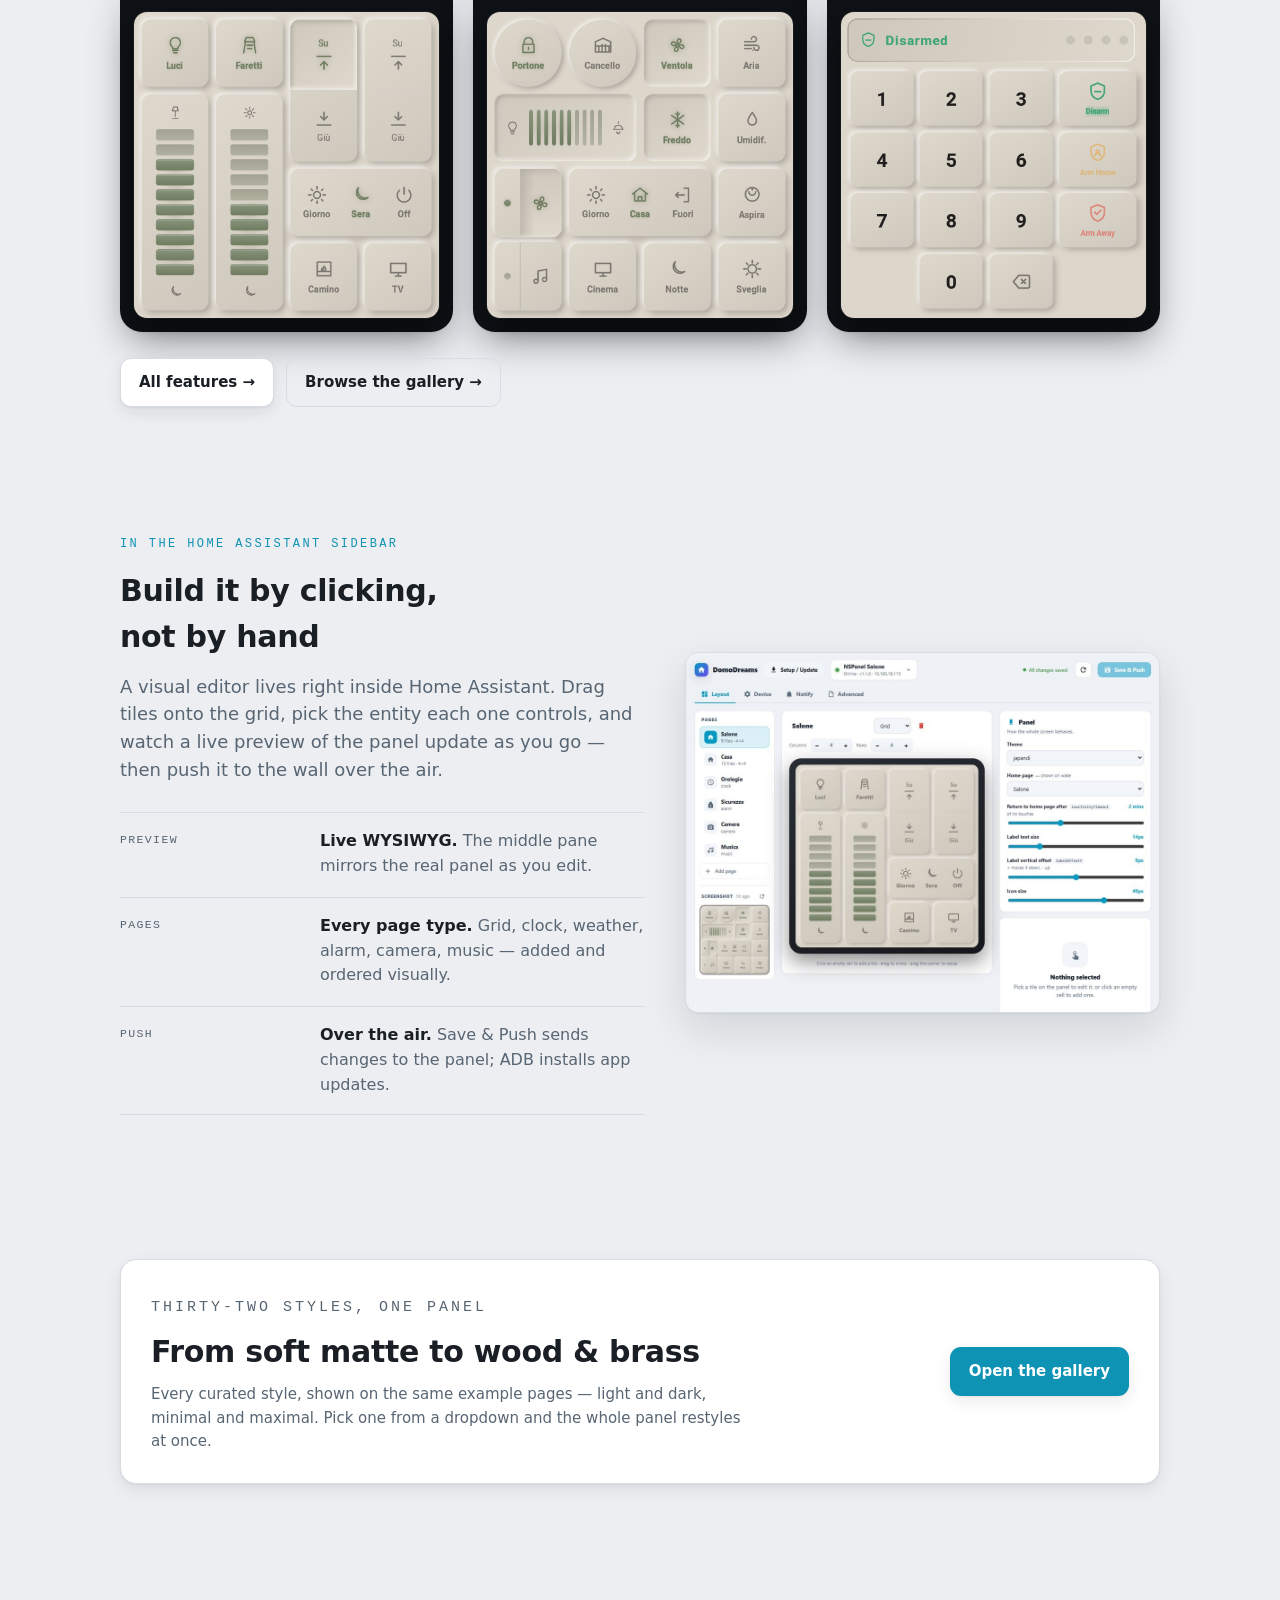
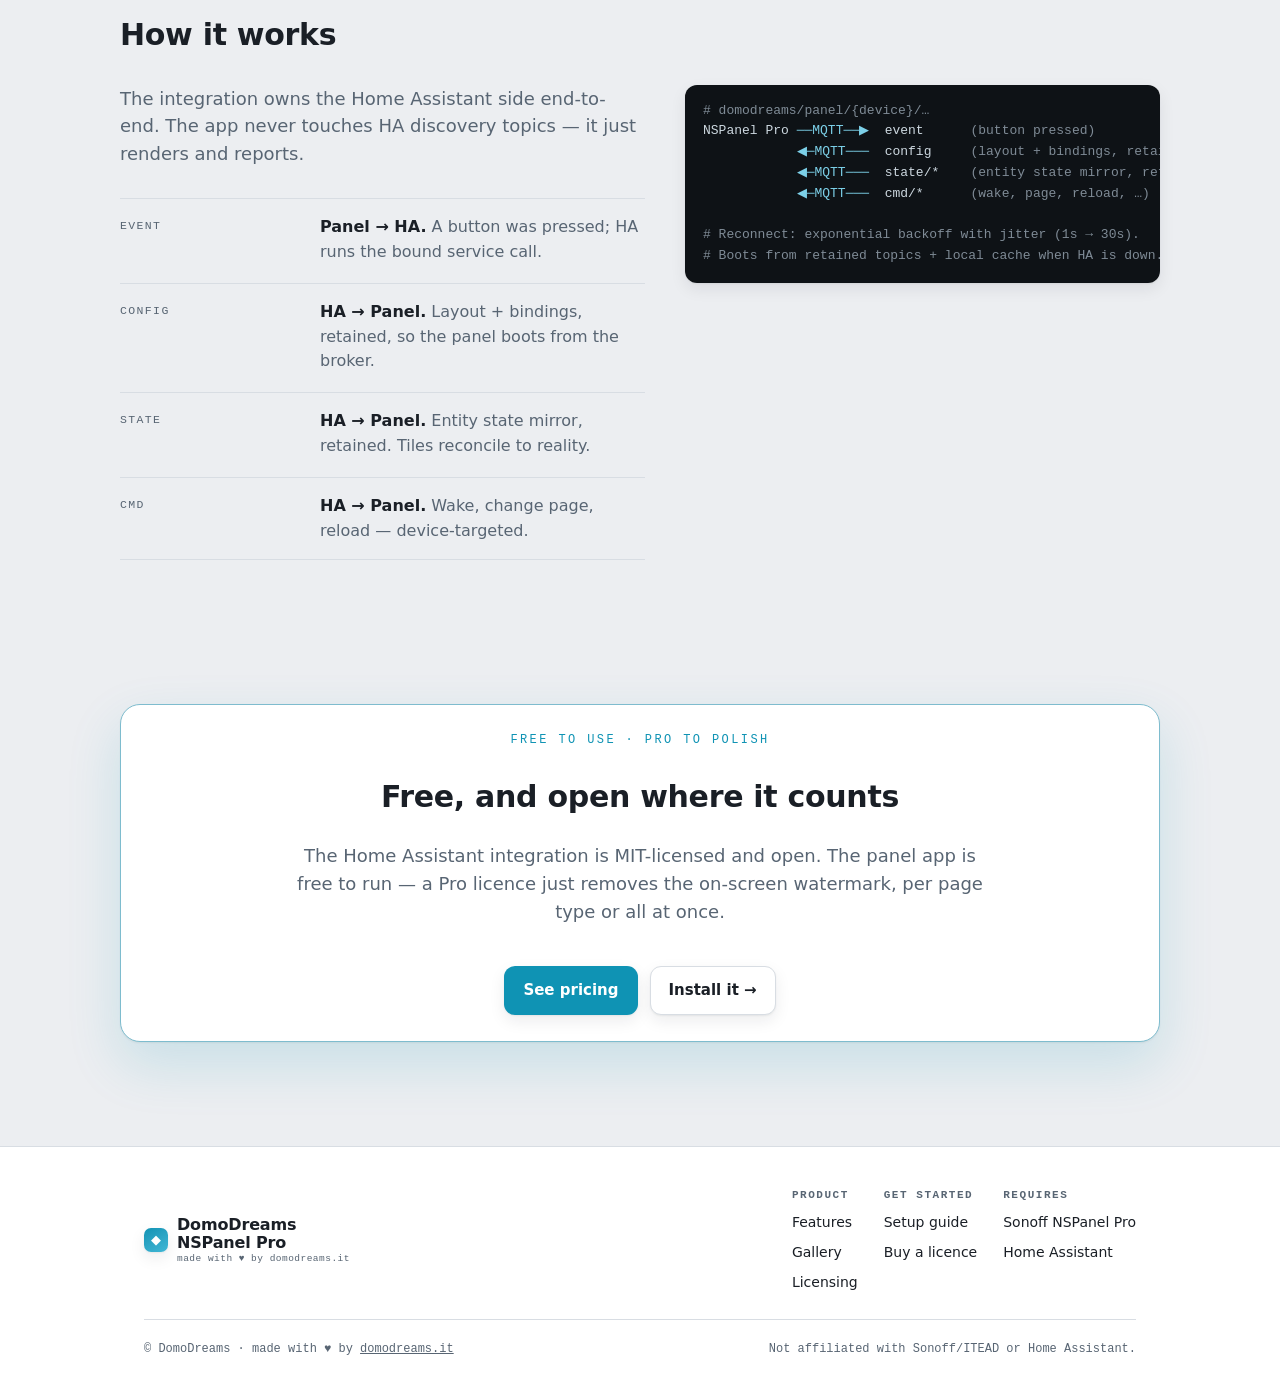
==== commit bc335c06: "release: v1.3.0 (vc35) - site" ====
--- a/site/index.html
+++ b/site/index.html
@@ -7,6 +7,15 @@
 <meta name="description" content="Turn a Sonoff NSPanel Pro into a fully-custom Home Assistant control panel — pre-rendered surfaces, 32 curated styles, driven over MQTT and configured from a visual editor in the Home Assistant sidebar.">
 <link rel="icon" href="data:image/svg+xml,%3Csvg xmlns='http://www.w3.org/2000/svg' viewBox='0 0 32 32'%3E%3Crect width='32' height='32' rx='8' fill='%230f93b4'/%3E%3Ctext x='16' y='22' font-size='18' text-anchor='middle' fill='white' font-family='sans-serif'%3E%E2%97%86%3C/text%3E%3C/svg%3E">
 <link rel="stylesheet" href="assets/style.css">
+<!-- Google tag (gtag.js) -->
+<script async src="https://www.googletagmanager.com/gtag/js?id=G-MX6EL7G86P"></script>
+<script>
+  window.dataLayer = window.dataLayer || [];
+  function gtag(){dataLayer.push(arguments);}
+  gtag('js', new Date());
+
+  gtag('config', 'G-MX6EL7G86P');
+</script>
 </head>
 <body>
 
@@ -19,6 +28,7 @@
       <a href="gallery.html">Gallery</a>
       <a href="setup.html">Setup</a>
       <a href="licensing.html">Licensing</a>
+      <a href="https://github.com/domodreams/home-assistant-nspanel-pro" target="_blank" rel="noopener">GitHub</a>
       <button id="themeBtn" type="button" aria-label="Toggle color theme">☾ Dark</button>
       <a class="btn btn-primary btn-sm" href="licensing.html#buy">Unlock Pro</a>
     </nav>
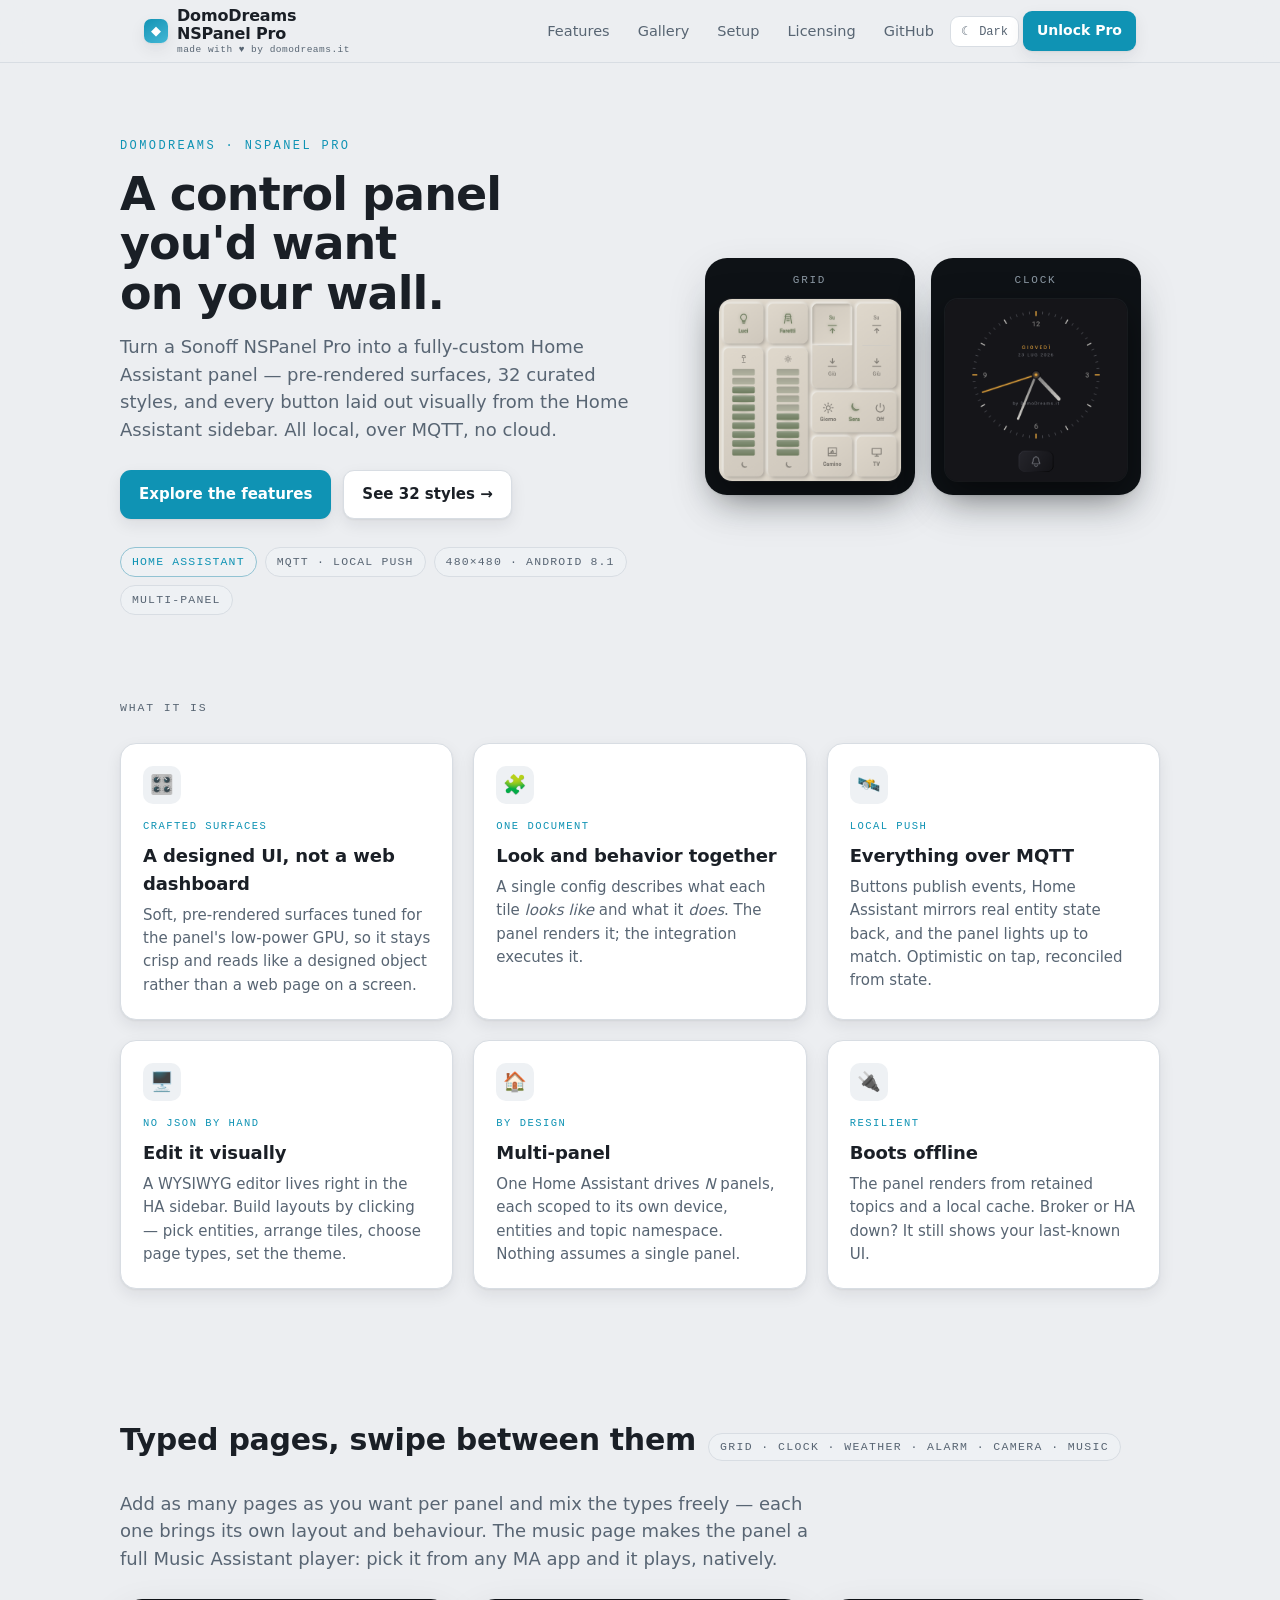
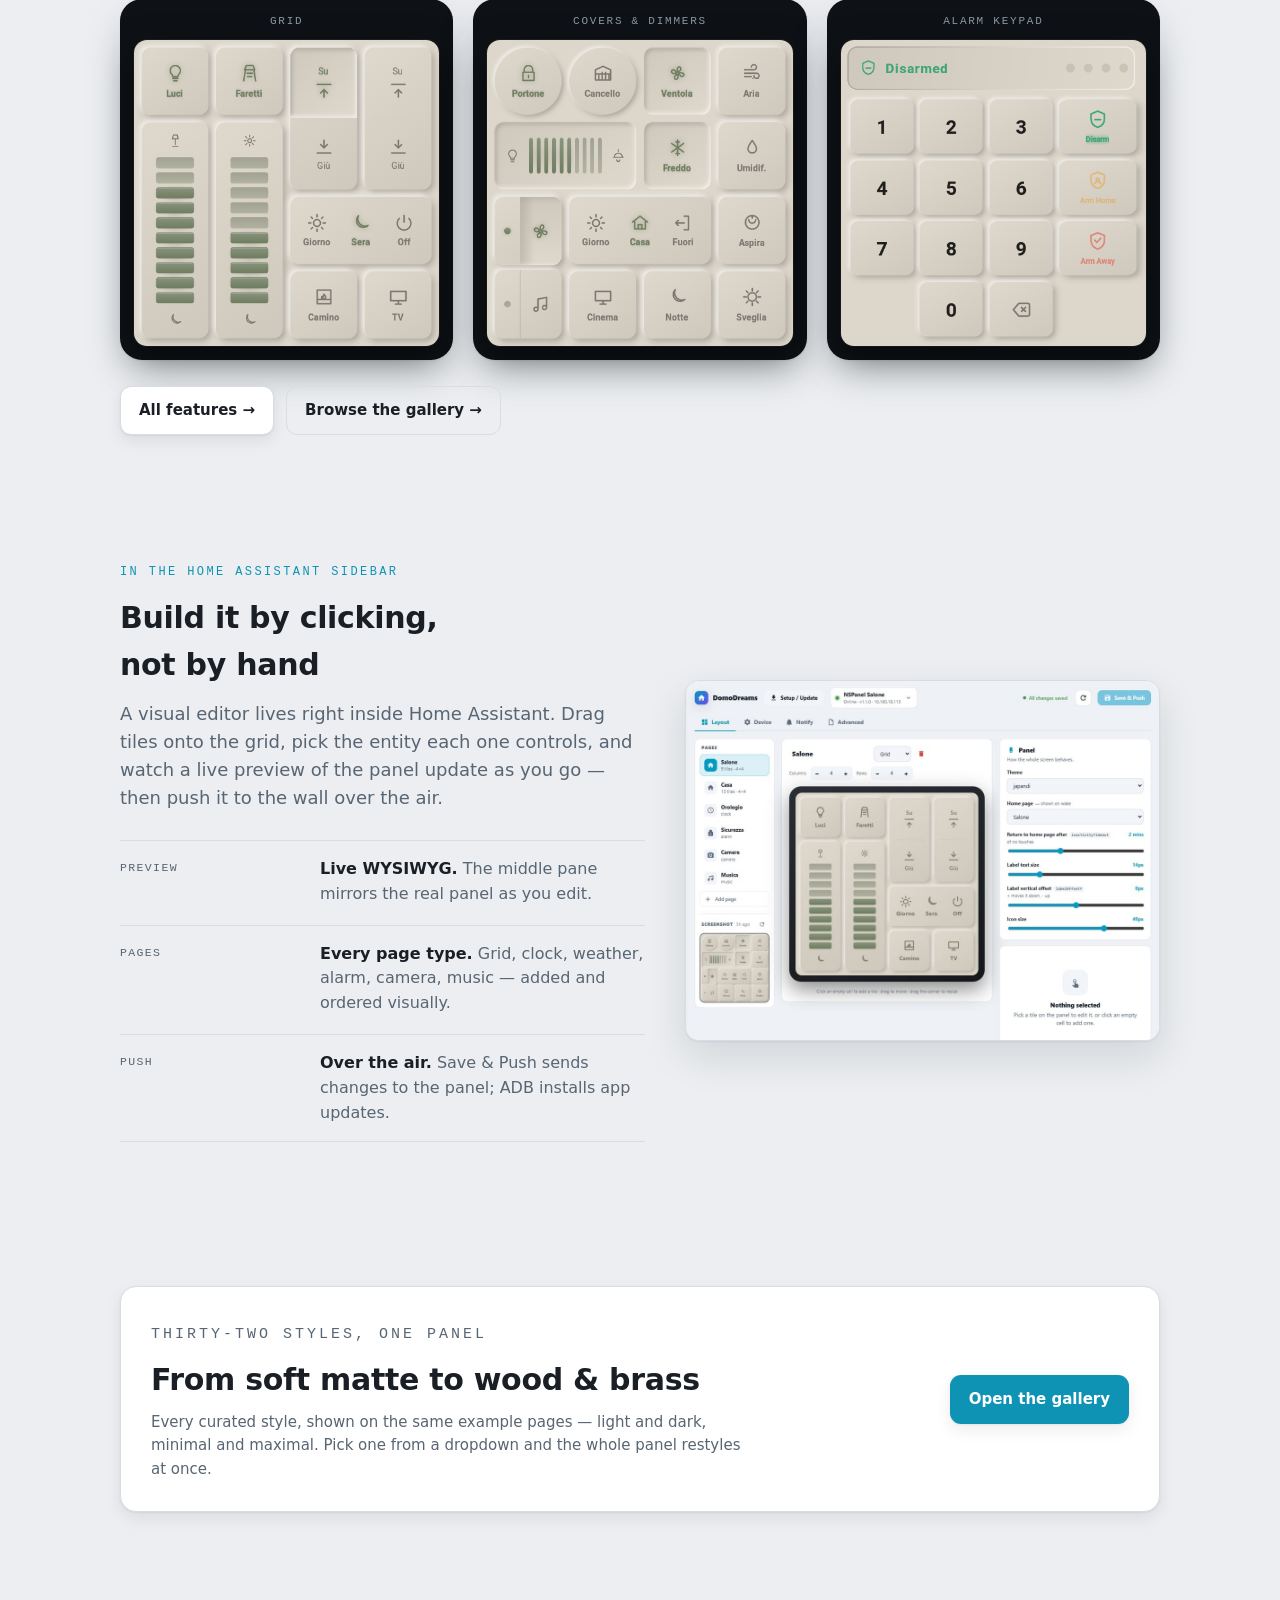
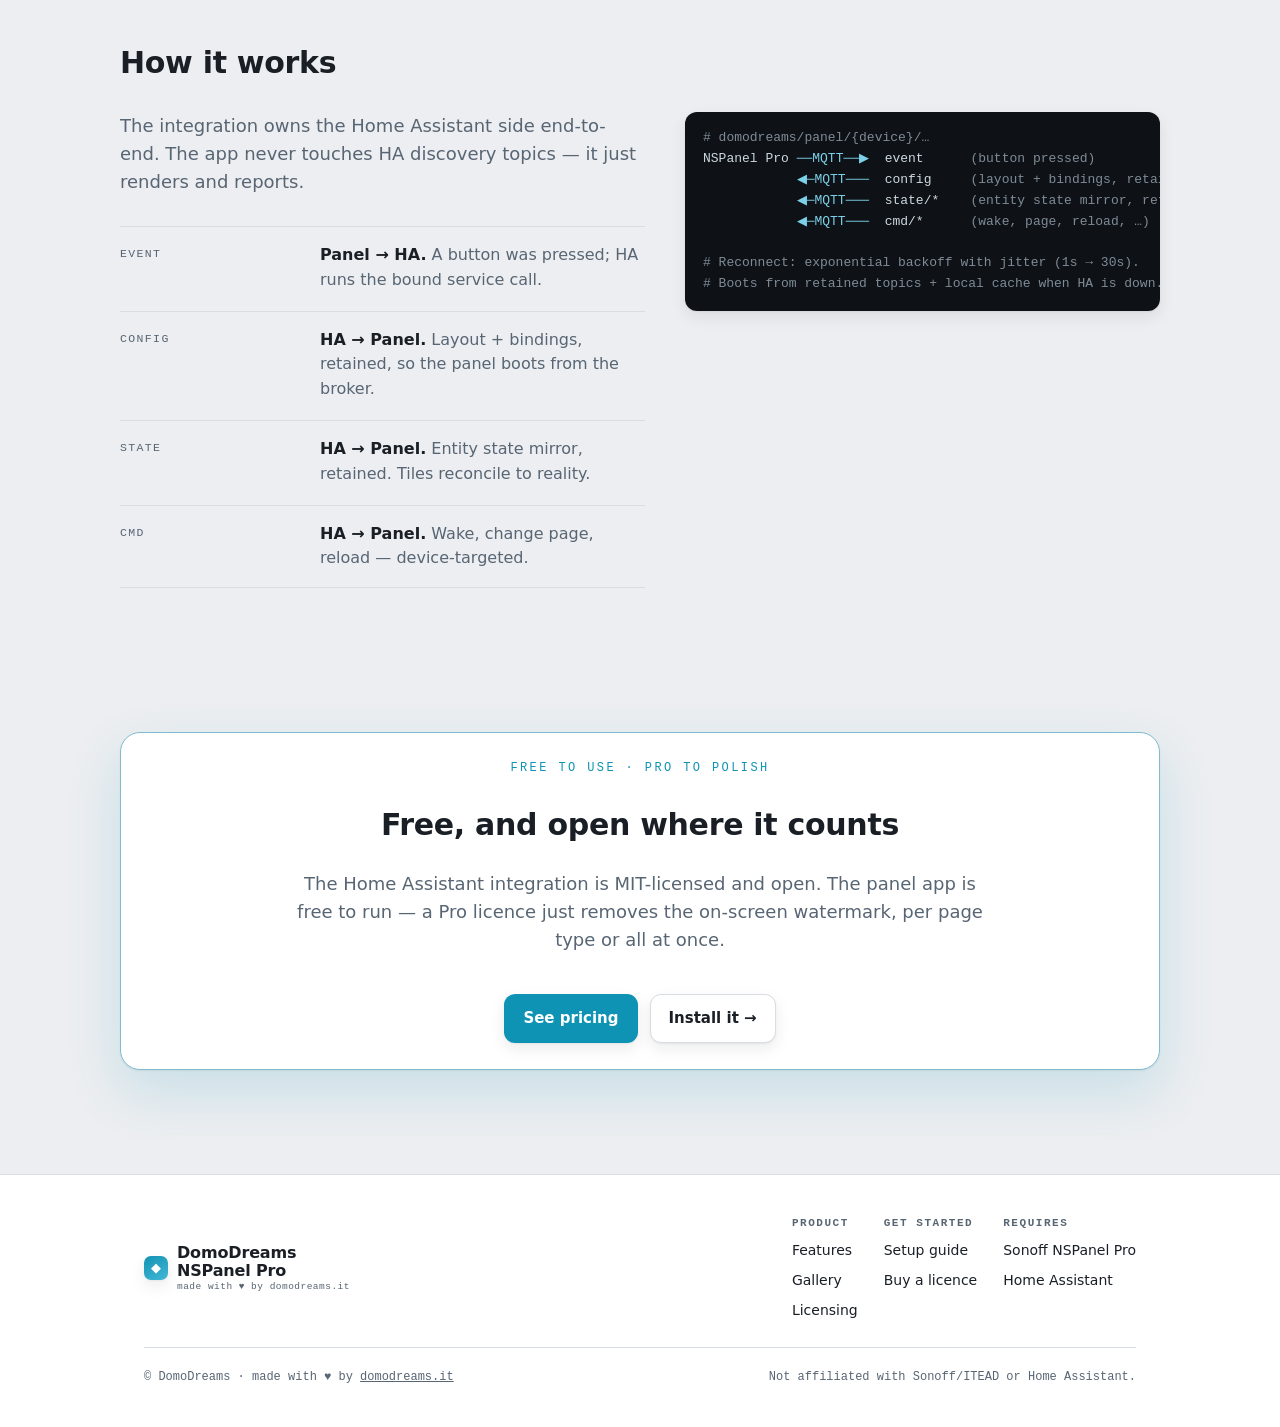
==== commit b6d9339e: "release: v1.4.0 (vc36) - site" ====
--- a/site/index.html
+++ b/site/index.html
@@ -123,7 +123,8 @@
       <span class="tone">grid · clock · weather · alarm · camera · music</span>
     </div>
     <p class="lede" style="margin-bottom:26px">Add as many pages as you want per panel and
-      mix the types freely — each one brings its own layout and behaviour.</p>
+      mix the types freely — each one brings its own layout and behaviour. The music page makes
+      the panel a full Music Assistant player: pick it from any MA app and it plays, natively.</p>
     <div class="grid cols-3">
       <figure class="device"><figcaption>Grid</figcaption>
         <img src="assets/img/grid.png" alt="Button grid" width="480" height="480"></figure>
